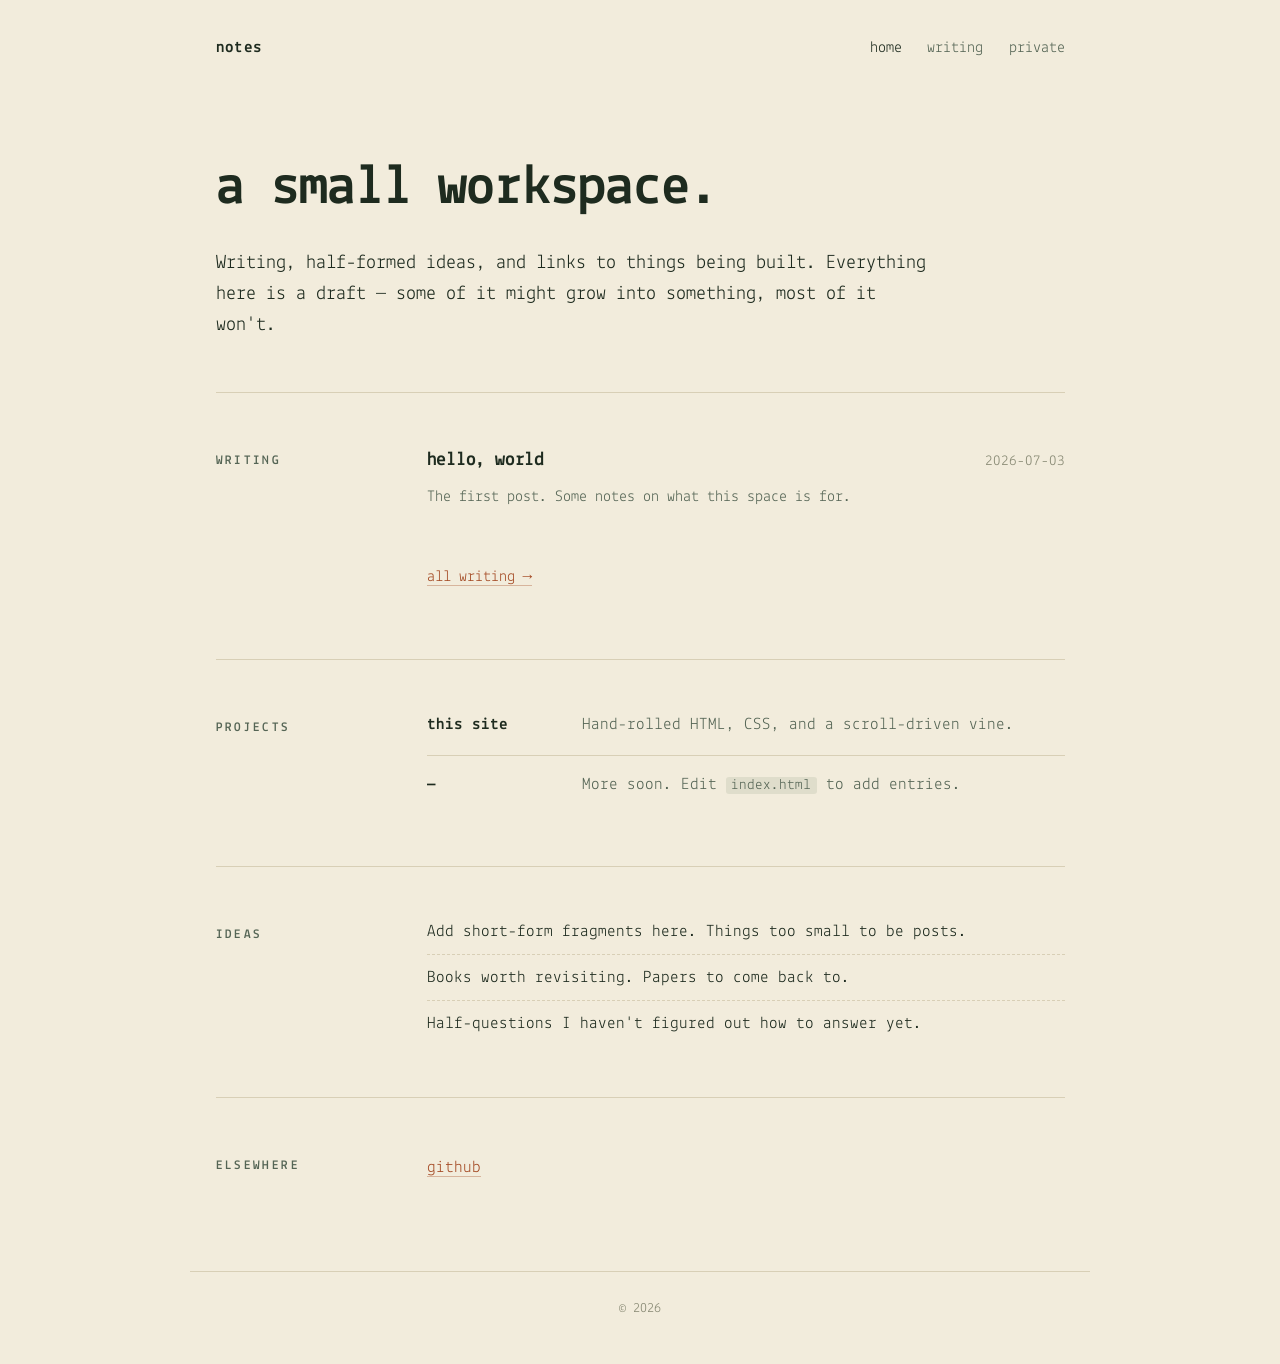
==== index.html @ 3e34bcd5 "Anonymous creative space with green/earthy palette, Lekton, and scroll vines" ====
<!DOCTYPE html>
<html lang="en">
<head>
  <meta charset="UTF-8" />
  <meta name="viewport" content="width=device-width, initial-scale=1.0" />
  <title>notes</title>
  <meta name="description" content="A creative space for writing, ideas, and things being built." />
  <link rel="preconnect" href="https://fonts.googleapis.com" />
  <link rel="preconnect" href="https://fonts.gstatic.com" crossorigin />
  <link href="https://fonts.googleapis.com/css2?family=Lekton:ital,wght@0,400;0,700;1,400&display=swap" rel="stylesheet" />
  <link rel="stylesheet" href="css/style.css" />
</head>
<body>
  <div class="vines" aria-hidden="true">
    <svg class="vine vine-left" viewBox="0 0 100 5000" preserveAspectRatio="xMidYMin slice">
      <path class="vine-path" d="M 60 0 Q 20 200 60 400 T 60 800 T 60 1200 T 60 1600 T 60 2000 T 60 2400 T 60 2800 T 60 3200 T 60 3600 T 60 4000 T 60 4400 T 60 4800" />
      <g class="leaves">
        <path class="leaf" data-threshold="0.05" transform="translate(30 400) rotate(-30)" d="M 0 0 Q 12 -4 14 -14 Q 4 -18 0 0 Z" />
        <path class="leaf" data-threshold="0.14" transform="translate(85 800) rotate(35)"  d="M 0 0 Q 12 -4 14 -14 Q 4 -18 0 0 Z" />
        <path class="leaf" data-threshold="0.24" transform="translate(30 1200) rotate(-30)" d="M 0 0 Q 12 -4 14 -14 Q 4 -18 0 0 Z" />
        <path class="leaf" data-threshold="0.34" transform="translate(85 1600) rotate(35)"  d="M 0 0 Q 12 -4 14 -14 Q 4 -18 0 0 Z" />
        <path class="leaf" data-threshold="0.44" transform="translate(30 2000) rotate(-30)" d="M 0 0 Q 12 -4 14 -14 Q 4 -18 0 0 Z" />
        <path class="leaf" data-threshold="0.54" transform="translate(85 2400) rotate(35)"  d="M 0 0 Q 12 -4 14 -14 Q 4 -18 0 0 Z" />
        <path class="leaf" data-threshold="0.64" transform="translate(30 2800) rotate(-30)" d="M 0 0 Q 12 -4 14 -14 Q 4 -18 0 0 Z" />
        <path class="leaf" data-threshold="0.74" transform="translate(85 3200) rotate(35)"  d="M 0 0 Q 12 -4 14 -14 Q 4 -18 0 0 Z" />
        <path class="leaf" data-threshold="0.84" transform="translate(30 3600) rotate(-30)" d="M 0 0 Q 12 -4 14 -14 Q 4 -18 0 0 Z" />
        <path class="leaf" data-threshold="0.94" transform="translate(85 4000) rotate(35)"  d="M 0 0 Q 12 -4 14 -14 Q 4 -18 0 0 Z" />
      </g>
    </svg>
    <svg class="vine vine-right" viewBox="0 0 100 5000" preserveAspectRatio="xMidYMin slice">
      <path class="vine-path" d="M 40 0 Q 80 200 40 400 T 40 800 T 40 1200 T 40 1600 T 40 2000 T 40 2400 T 40 2800 T 40 3200 T 40 3600 T 40 4000 T 40 4400 T 40 4800" />
      <g class="leaves">
        <path class="leaf" data-threshold="0.09" transform="translate(70 400) rotate(30)"   d="M 0 0 Q -12 -4 -14 -14 Q -4 -18 0 0 Z" />
        <path class="leaf" data-threshold="0.19" transform="translate(15 800) rotate(-35)"  d="M 0 0 Q -12 -4 -14 -14 Q -4 -18 0 0 Z" />
        <path class="leaf" data-threshold="0.29" transform="translate(70 1200) rotate(30)"  d="M 0 0 Q -12 -4 -14 -14 Q -4 -18 0 0 Z" />
        <path class="leaf" data-threshold="0.39" transform="translate(15 1600) rotate(-35)" d="M 0 0 Q -12 -4 -14 -14 Q -4 -18 0 0 Z" />
        <path class="leaf" data-threshold="0.49" transform="translate(70 2000) rotate(30)"  d="M 0 0 Q -12 -4 -14 -14 Q -4 -18 0 0 Z" />
        <path class="leaf" data-threshold="0.59" transform="translate(15 2400) rotate(-35)" d="M 0 0 Q -12 -4 -14 -14 Q -4 -18 0 0 Z" />
        <path class="leaf" data-threshold="0.69" transform="translate(70 2800) rotate(30)"  d="M 0 0 Q -12 -4 -14 -14 Q -4 -18 0 0 Z" />
        <path class="leaf" data-threshold="0.79" transform="translate(15 3200) rotate(-35)" d="M 0 0 Q -12 -4 -14 -14 Q -4 -18 0 0 Z" />
        <path class="leaf" data-threshold="0.89" transform="translate(70 3600) rotate(30)"  d="M 0 0 Q -12 -4 -14 -14 Q -4 -18 0 0 Z" />
        <path class="leaf" data-threshold="0.98" transform="translate(15 4000) rotate(-35)" d="M 0 0 Q -12 -4 -14 -14 Q -4 -18 0 0 Z" />
      </g>
    </svg>
  </div>

  <header class="site-header">
    <a href="index.html" class="logo">notes</a>
    <nav>
      <a href="index.html" class="active">home</a>
      <a href="blog.html">writing</a>
      <a href="private.html">private</a>
    </nav>
  </header>

  <main class="container">
    <section class="hero">
      <h1>a small workspace.</h1>
      <p class="lede">
        Writing, half-formed ideas, and links to things being built.
        Everything here is a draft &mdash; some of it might grow into
        something, most of it won't.
      </p>
    </section>

    <hr class="rule" />

    <section>
      <p class="section-label">Writing</p>
      <div>
        <ul class="post-list">
          <li>
            <a href="blog/hello-world.html">
              <span class="post-title">hello, world</span>
              <span class="post-date">2026-07-03</span>
            </a>
            <p class="post-excerpt">
              The first post. Some notes on what this space is for.
            </p>
          </li>
        </ul>
        <p class="more-link"><a href="blog.html">all writing &rarr;</a></p>
      </div>
    </section>

    <hr class="rule" />

    <section>
      <p class="section-label">Projects</p>
      <div>
        <ul class="project-list">
          <li>
            <span class="project-name">this site</span>
            <span class="project-desc">Hand-rolled HTML, CSS, and a scroll-driven vine.</span>
          </li>
          <li>
            <span class="project-name">&mdash;</span>
            <span class="project-desc">More soon. Edit <code>index.html</code> to add entries.</span>
          </li>
        </ul>
      </div>
    </section>

    <hr class="rule" />

    <section>
      <p class="section-label">Ideas</p>
      <div>
        <ul class="ideas-list">
          <li>Add short-form fragments here. Things too small to be posts.</li>
          <li>Books worth revisiting. Papers to come back to.</li>
          <li>Half-questions I haven't figured out how to answer yet.</li>
        </ul>
      </div>
    </section>

    <hr class="rule" />

    <section>
      <p class="section-label">Elsewhere</p>
      <div>
        <ul class="links">
          <li><a href="https://github.com/lej-ej">github</a></li>
        </ul>
      </div>
    </section>
  </main>

  <footer class="site-footer">
    <p>&copy; <span id="year"></span></p>
  </footer>

  <script src="js/main.js"></script>
  <script src="js/vines.js"></script>
</body>
</html>
---- css/style.css ----
:root {
  --bg: #f2ecdc;
  --ink: #1e2b1f;
  --muted: #556555;
  --faint: #8a8b76;
  --rule: #d8cfb6;
  --accent: #a44a24;
  --vine: #3f5a37;
  --leaf: #4a7040;
  --content-width: 900px;
  --label-width: 160px;
  --gutter: 3rem;
}

* {
  box-sizing: border-box;
  margin: 0;
  padding: 0;
}

html {
  font-size: 17px;
  -webkit-font-smoothing: antialiased;
  -moz-osx-font-smoothing: grayscale;
}

body {
  background: var(--bg);
  color: var(--ink);
  font-family: 'Lekton', 'JetBrains Mono', 'IBM Plex Mono', ui-monospace, monospace;
  line-height: 1.65;
  min-height: 100vh;
  display: flex;
  flex-direction: column;
  position: relative;
  overflow-x: hidden;
}

h1, h2, h3 {
  font-family: 'Lekton', 'JetBrains Mono', 'IBM Plex Mono', ui-monospace, monospace;
  font-weight: 700;
  line-height: 1.15;
  letter-spacing: -0.01em;
  color: var(--ink);
}

h1 { font-size: 3rem; margin-bottom: 1.2rem; }
h2 { font-size: 1.4rem; margin: 2rem 0 0.6rem; }
h3 { font-size: 1.1rem; margin: 1.4rem 0 0.4rem; }

p { margin-bottom: 1rem; }

a {
  color: var(--accent);
  text-decoration: none;
  border-bottom: 1px solid rgba(164, 74, 36, 0.35);
  transition: border-color 0.15s ease, color 0.15s ease;
}

a:hover {
  border-bottom-color: var(--accent);
  color: var(--ink);
}

em { font-style: italic; }
code {
  font-family: inherit;
  background: rgba(63, 90, 55, 0.1);
  padding: 0.05em 0.35em;
  border-radius: 3px;
  font-size: 0.92em;
}

hr.rule {
  border: none;
  border-top: 1px solid var(--rule);
  margin: 3rem 0;
}

/* ── vines ─────────────────────────────────────────── */
.vines {
  position: absolute;
  top: 0;
  left: 0;
  right: 0;
  height: 100%;
  pointer-events: none;
  z-index: 0;
  overflow: hidden;
}

.vine {
  position: absolute;
  top: 0;
  height: 100%;
  width: 100px;
}

.vine-left { left: max(1rem, calc((100vw - var(--content-width)) / 2 - 110px)); }
.vine-right { right: max(1rem, calc((100vw - var(--content-width)) / 2 - 110px)); }

.vine-path {
  fill: none;
  stroke: var(--vine);
  stroke-width: 1.5;
  stroke-linecap: round;
  opacity: 0.7;
}

.leaf {
  fill: var(--leaf);
  opacity: 0;
  transform-box: fill-box;
  transform-origin: center;
  transition: opacity 0.6s ease-out, transform 0.6s ease-out;
}

.leaf.visible {
  opacity: 0.75;
}

/* ── header ────────────────────────────────────────── */
.site-header {
  max-width: var(--content-width);
  margin: 0 auto;
  padding: 2rem 1.5rem 1.5rem;
  display: flex;
  justify-content: space-between;
  align-items: baseline;
  flex-wrap: wrap;
  gap: 1rem;
  width: 100%;
  position: relative;
  z-index: 2;
}

.logo {
  font-size: 1rem;
  font-weight: 700;
  color: var(--ink);
  border-bottom: none;
  letter-spacing: 0.02em;
}

.logo:hover { border-bottom: none; color: var(--accent); }

.site-header nav {
  display: flex;
  gap: 1.5rem;
}

.site-header nav a {
  color: var(--muted);
  font-size: 0.95rem;
  border-bottom: none;
}

.site-header nav a.active,
.site-header nav a:hover {
  color: var(--ink);
  border-bottom: none;
}

/* ── container / layout ────────────────────────────── */
.container {
  max-width: var(--content-width);
  margin: 0 auto;
  padding: 2rem 1.5rem 5rem;
  width: 100%;
  flex: 1;
  position: relative;
  z-index: 1;
}

.hero {
  margin: 2rem 0 1rem;
}

.hero h1 {
  font-size: 3.4rem;
  margin-bottom: 1.5rem;
  letter-spacing: -0.02em;
}

.lede {
  font-size: 1.15rem;
  line-height: 1.6;
  color: var(--ink);
  margin-bottom: 1.15rem;
  max-width: 42rem;
}

/* Two-column desktop layout: section-label sits left of content */
@media (min-width: 820px) {
  main.container > section:not(.hero):not(.gate) {
    display: grid;
    grid-template-columns: var(--label-width) 1fr;
    gap: var(--gutter);
    align-items: start;
  }

  main.container > section:not(.hero):not(.gate) > .section-label {
    grid-column: 1;
    margin: 0;
    padding-top: 0.35rem;
    position: sticky;
    top: 1.5rem;
  }

  main.container > section:not(.hero):not(.gate) > *:not(.section-label) {
    grid-column: 2;
    min-width: 0;
  }
}

.section-label {
  font-size: 0.78rem;
  font-weight: 700;
  letter-spacing: 0.18em;
  text-transform: uppercase;
  color: var(--muted);
  margin-bottom: 1.25rem;
}

/* ── content elements ──────────────────────────────── */
.now-list,
.links,
.ideas-list,
.project-list {
  list-style: none;
}

.ideas-list li {
  padding: 0.5rem 0;
  color: var(--ink);
  border-top: 1px dashed var(--rule);
}

.ideas-list li:first-child { border-top: none; padding-top: 0; }

.project-list li {
  padding: 0.9rem 0;
  border-top: 1px solid var(--rule);
  display: flex;
  gap: 1.5rem;
  align-items: baseline;
}

.project-list li:first-child { border-top: none; padding-top: 0; }

.project-name {
  font-weight: 700;
  color: var(--ink);
  min-width: 130px;
}

.project-desc {
  color: var(--muted);
  font-size: 0.98rem;
}

.links li { padding: 0.25rem 0; }

.more-link {
  margin-top: 1rem;
  font-size: 0.95rem;
}

/* ── blog list ─────────────────────────────────────── */
.post-list {
  list-style: none;
}

.post-list li {
  padding: 1.2rem 0;
  border-top: 1px solid var(--rule);
}

.post-list li:first-child { border-top: none; padding-top: 0; }
.post-list li:last-child { border-bottom: none; }

.post-list a {
  display: flex;
  justify-content: space-between;
  align-items: baseline;
  gap: 1rem;
  border-bottom: none;
  color: var(--ink);
}

.post-list a:hover .post-title { color: var(--accent); }

.post-title {
  font-size: 1.2rem;
  font-weight: 700;
  letter-spacing: -0.01em;
  transition: color 0.15s ease;
}

.post-date {
  color: var(--faint);
  font-size: 0.9rem;
  font-variant-numeric: tabular-nums;
  white-space: nowrap;
}

.post-excerpt {
  color: var(--muted);
  margin-top: 0.4rem;
  font-size: 0.95rem;
  line-height: 1.55;
}

/* ── post page ─────────────────────────────────────── */
.post .back {
  margin-bottom: 2rem;
  font-size: 0.9rem;
}

.post-header {
  margin-bottom: 2rem;
}

.post-meta {
  color: var(--faint);
  font-size: 0.9rem;
  font-variant-numeric: tabular-nums;
}

.post article ul { margin: 0 0 1rem 1.5rem; }
.post article li { margin-bottom: 0.3rem; }

/* ── private gate ──────────────────────────────────── */
.gate {
  max-width: 380px;
  margin: 3rem auto;
  text-align: center;
}

.gate h1 { font-size: 2.2rem; margin-bottom: 0.5rem; }

.gate-form {
  margin: 2rem 0 1.5rem;
  display: flex;
  flex-direction: column;
  gap: 0.75rem;
}

.gate-form label {
  text-align: left;
  font-size: 0.9rem;
  color: var(--muted);
}

.gate-form input {
  padding: 0.7rem 0.9rem;
  border: 1px solid var(--rule);
  border-radius: 4px;
  font-size: 1rem;
  font-family: inherit;
  background: #fbf7ea;
  color: var(--ink);
}

.gate-form input:focus {
  outline: none;
  border-color: var(--vine);
}

.gate-form button,
.lock-btn {
  padding: 0.7rem 1rem;
  background: var(--ink);
  color: var(--bg);
  border: none;
  border-radius: 4px;
  font-size: 0.95rem;
  font-family: inherit;
  cursor: pointer;
  transition: opacity 0.15s ease;
}

.gate-form button:hover,
.lock-btn:hover { opacity: 0.85; }

.lock-btn {
  background: transparent;
  color: var(--muted);
  border: 1px solid var(--rule);
  margin-top: 2rem;
}

.gate-error {
  color: #b23a3a;
  font-size: 0.9rem;
}

.note {
  font-size: 0.85rem;
  color: var(--muted);
  margin-top: 1rem;
}

/* ── footer ────────────────────────────────────────── */
.site-footer {
  max-width: var(--content-width);
  margin: 0 auto;
  padding: 1.5rem;
  width: 100%;
  border-top: 1px solid var(--rule);
  color: var(--faint);
  font-size: 0.85rem;
  text-align: center;
  position: relative;
  z-index: 1;
}

/* ── narrow screens: hide vines, single-column ─────── */
@media (max-width: 819px) {
  .vines { display: none; }
  html { font-size: 16px; }
  .hero h1 { font-size: 2.2rem; }
  h1 { font-size: 2.2rem; }
  .container { padding-top: 1.5rem; }
  .post-list a { flex-direction: column; gap: 0.2rem; }
  .project-list li { flex-direction: column; gap: 0.2rem; }
  .project-name { min-width: 0; }
}
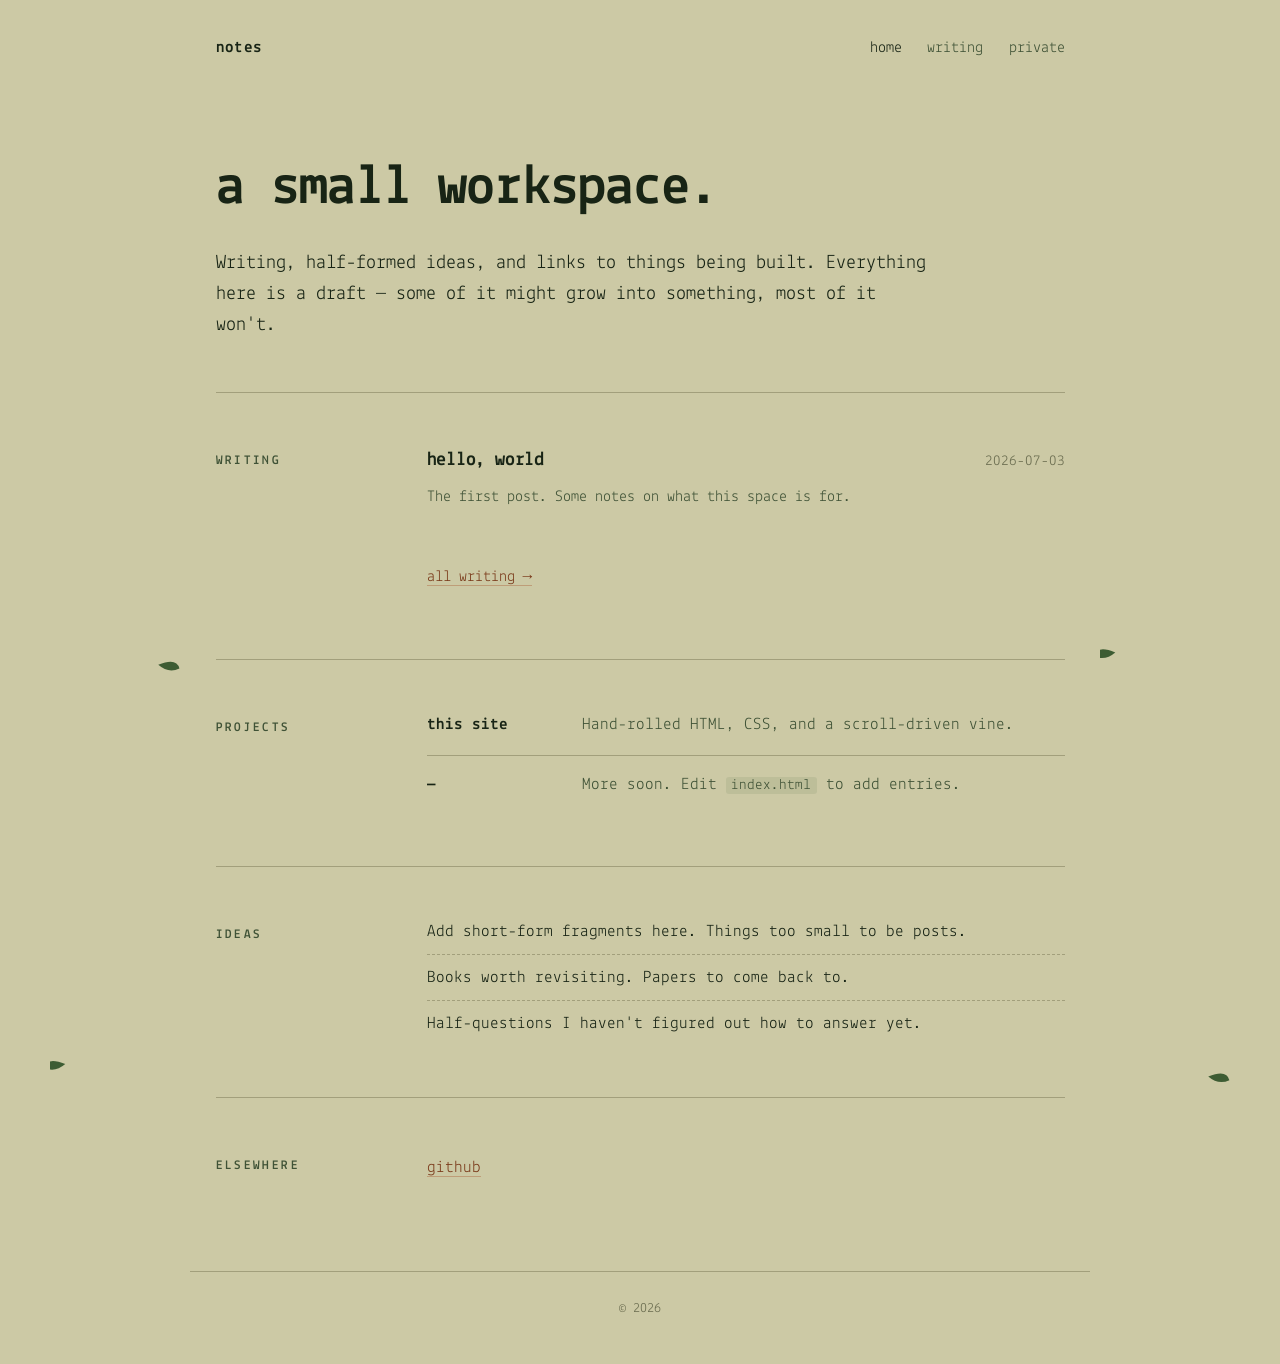
==== commit 5860d957: "Deeper earthy palette, thicker vines with 12 branches per side that draw on scroll" ====
--- a/index.html
+++ b/index.html
@@ -12,35 +12,13 @@
 </head>
 <body>
   <div class="vines" aria-hidden="true">
-    <svg class="vine vine-left" viewBox="0 0 100 5000" preserveAspectRatio="xMidYMin slice">
-      <path class="vine-path" d="M 60 0 Q 20 200 60 400 T 60 800 T 60 1200 T 60 1600 T 60 2000 T 60 2400 T 60 2800 T 60 3200 T 60 3600 T 60 4000 T 60 4400 T 60 4800" />
-      <g class="leaves">
-        <path class="leaf" data-threshold="0.05" transform="translate(30 400) rotate(-30)" d="M 0 0 Q 12 -4 14 -14 Q 4 -18 0 0 Z" />
-        <path class="leaf" data-threshold="0.14" transform="translate(85 800) rotate(35)"  d="M 0 0 Q 12 -4 14 -14 Q 4 -18 0 0 Z" />
-        <path class="leaf" data-threshold="0.24" transform="translate(30 1200) rotate(-30)" d="M 0 0 Q 12 -4 14 -14 Q 4 -18 0 0 Z" />
-        <path class="leaf" data-threshold="0.34" transform="translate(85 1600) rotate(35)"  d="M 0 0 Q 12 -4 14 -14 Q 4 -18 0 0 Z" />
-        <path class="leaf" data-threshold="0.44" transform="translate(30 2000) rotate(-30)" d="M 0 0 Q 12 -4 14 -14 Q 4 -18 0 0 Z" />
-        <path class="leaf" data-threshold="0.54" transform="translate(85 2400) rotate(35)"  d="M 0 0 Q 12 -4 14 -14 Q 4 -18 0 0 Z" />
-        <path class="leaf" data-threshold="0.64" transform="translate(30 2800) rotate(-30)" d="M 0 0 Q 12 -4 14 -14 Q 4 -18 0 0 Z" />
-        <path class="leaf" data-threshold="0.74" transform="translate(85 3200) rotate(35)"  d="M 0 0 Q 12 -4 14 -14 Q 4 -18 0 0 Z" />
-        <path class="leaf" data-threshold="0.84" transform="translate(30 3600) rotate(-30)" d="M 0 0 Q 12 -4 14 -14 Q 4 -18 0 0 Z" />
-        <path class="leaf" data-threshold="0.94" transform="translate(85 4000) rotate(35)"  d="M 0 0 Q 12 -4 14 -14 Q 4 -18 0 0 Z" />
-      </g>
+    <svg class="vine vine-left" viewBox="0 0 120 5000" preserveAspectRatio="xMidYMin slice">
+      <path class="vine-main" d="M 60 0 Q 20 200 60 400 T 60 800 T 60 1200 T 60 1600 T 60 2000 T 60 2400 T 60 2800 T 60 3200 T 60 3600 T 60 4000 T 60 4400 T 60 4800" />
+      <g class="branches"></g>
     </svg>
-    <svg class="vine vine-right" viewBox="0 0 100 5000" preserveAspectRatio="xMidYMin slice">
-      <path class="vine-path" d="M 40 0 Q 80 200 40 400 T 40 800 T 40 1200 T 40 1600 T 40 2000 T 40 2400 T 40 2800 T 40 3200 T 40 3600 T 40 4000 T 40 4400 T 40 4800" />
-      <g class="leaves">
-        <path class="leaf" data-threshold="0.09" transform="translate(70 400) rotate(30)"   d="M 0 0 Q -12 -4 -14 -14 Q -4 -18 0 0 Z" />
-        <path class="leaf" data-threshold="0.19" transform="translate(15 800) rotate(-35)"  d="M 0 0 Q -12 -4 -14 -14 Q -4 -18 0 0 Z" />
-        <path class="leaf" data-threshold="0.29" transform="translate(70 1200) rotate(30)"  d="M 0 0 Q -12 -4 -14 -14 Q -4 -18 0 0 Z" />
-        <path class="leaf" data-threshold="0.39" transform="translate(15 1600) rotate(-35)" d="M 0 0 Q -12 -4 -14 -14 Q -4 -18 0 0 Z" />
-        <path class="leaf" data-threshold="0.49" transform="translate(70 2000) rotate(30)"  d="M 0 0 Q -12 -4 -14 -14 Q -4 -18 0 0 Z" />
-        <path class="leaf" data-threshold="0.59" transform="translate(15 2400) rotate(-35)" d="M 0 0 Q -12 -4 -14 -14 Q -4 -18 0 0 Z" />
-        <path class="leaf" data-threshold="0.69" transform="translate(70 2800) rotate(30)"  d="M 0 0 Q -12 -4 -14 -14 Q -4 -18 0 0 Z" />
-        <path class="leaf" data-threshold="0.79" transform="translate(15 3200) rotate(-35)" d="M 0 0 Q -12 -4 -14 -14 Q -4 -18 0 0 Z" />
-        <path class="leaf" data-threshold="0.89" transform="translate(70 3600) rotate(30)"  d="M 0 0 Q -12 -4 -14 -14 Q -4 -18 0 0 Z" />
-        <path class="leaf" data-threshold="0.98" transform="translate(15 4000) rotate(-35)" d="M 0 0 Q -12 -4 -14 -14 Q -4 -18 0 0 Z" />
-      </g>
+    <svg class="vine vine-right" viewBox="0 0 120 5000" preserveAspectRatio="xMidYMin slice">
+      <path class="vine-main" d="M 60 0 Q 100 200 60 400 T 60 800 T 60 1200 T 60 1600 T 60 2000 T 60 2400 T 60 2800 T 60 3200 T 60 3600 T 60 4000 T 60 4400 T 60 4800" />
+      <g class="branches"></g>
     </svg>
   </div>
 
--- a/css/style.css
+++ b/css/style.css
@@ -1,12 +1,12 @@
 :root {
-  --bg: #f2ecdc;
-  --ink: #1e2b1f;
-  --muted: #556555;
-  --faint: #8a8b76;
-  --rule: #d8cfb6;
-  --accent: #a44a24;
-  --vine: #3f5a37;
-  --leaf: #4a7040;
+  --bg: #ccc9a5;
+  --ink: #182415;
+  --muted: #3f5236;
+  --faint: #6d6f52;
+  --rule: #a29f7c;
+  --accent: #7a3a1a;
+  --vine: #253a20;
+  --leaf: #3d5c33;
   --content-width: 900px;
   --label-width: 160px;
   --gutter: 3rem;
@@ -93,30 +93,45 @@
   position: absolute;
   top: 0;
   height: 100%;
-  width: 100px;
-}
-
-.vine-left { left: max(1rem, calc((100vw - var(--content-width)) / 2 - 110px)); }
-.vine-right { right: max(1rem, calc((100vw - var(--content-width)) / 2 - 110px)); }
-
-.vine-path {
+  width: 130px;
+}
+
+.vine-left  { left:  max(1rem, calc((100vw - var(--content-width)) / 2 - 140px)); }
+.vine-right { right: max(1rem, calc((100vw - var(--content-width)) / 2 - 140px)); }
+
+.vine-main {
   fill: none;
   stroke: var(--vine);
-  stroke-width: 1.5;
+  stroke-width: 2.6;
   stroke-linecap: round;
-  opacity: 0.7;
-}
-
-.leaf {
+  opacity: 0.92;
+}
+
+.branch-path {
+  fill: none;
+  stroke: var(--vine);
+  stroke-width: 1.9;
+  stroke-linecap: round;
+  opacity: 0;
+  stroke-dashoffset: var(--length, 100);
+  transition: opacity 0.2s ease, stroke-dashoffset 0.9s ease-out;
+}
+
+.branch-leaf {
   fill: var(--leaf);
   opacity: 0;
   transform-box: fill-box;
-  transform-origin: center;
-  transition: opacity 0.6s ease-out, transform 0.6s ease-out;
-}
-
-.leaf.visible {
-  opacity: 0.75;
+  transform-origin: 0 0;
+  transition: opacity 0.6s ease 0.35s;
+}
+
+.branch.visible .branch-path {
+  opacity: 0.9;
+  stroke-dashoffset: 0;
+}
+
+.branch.visible .branch-leaf {
+  opacity: 0.95;
 }
 
 /* ── header ────────────────────────────────────────── */
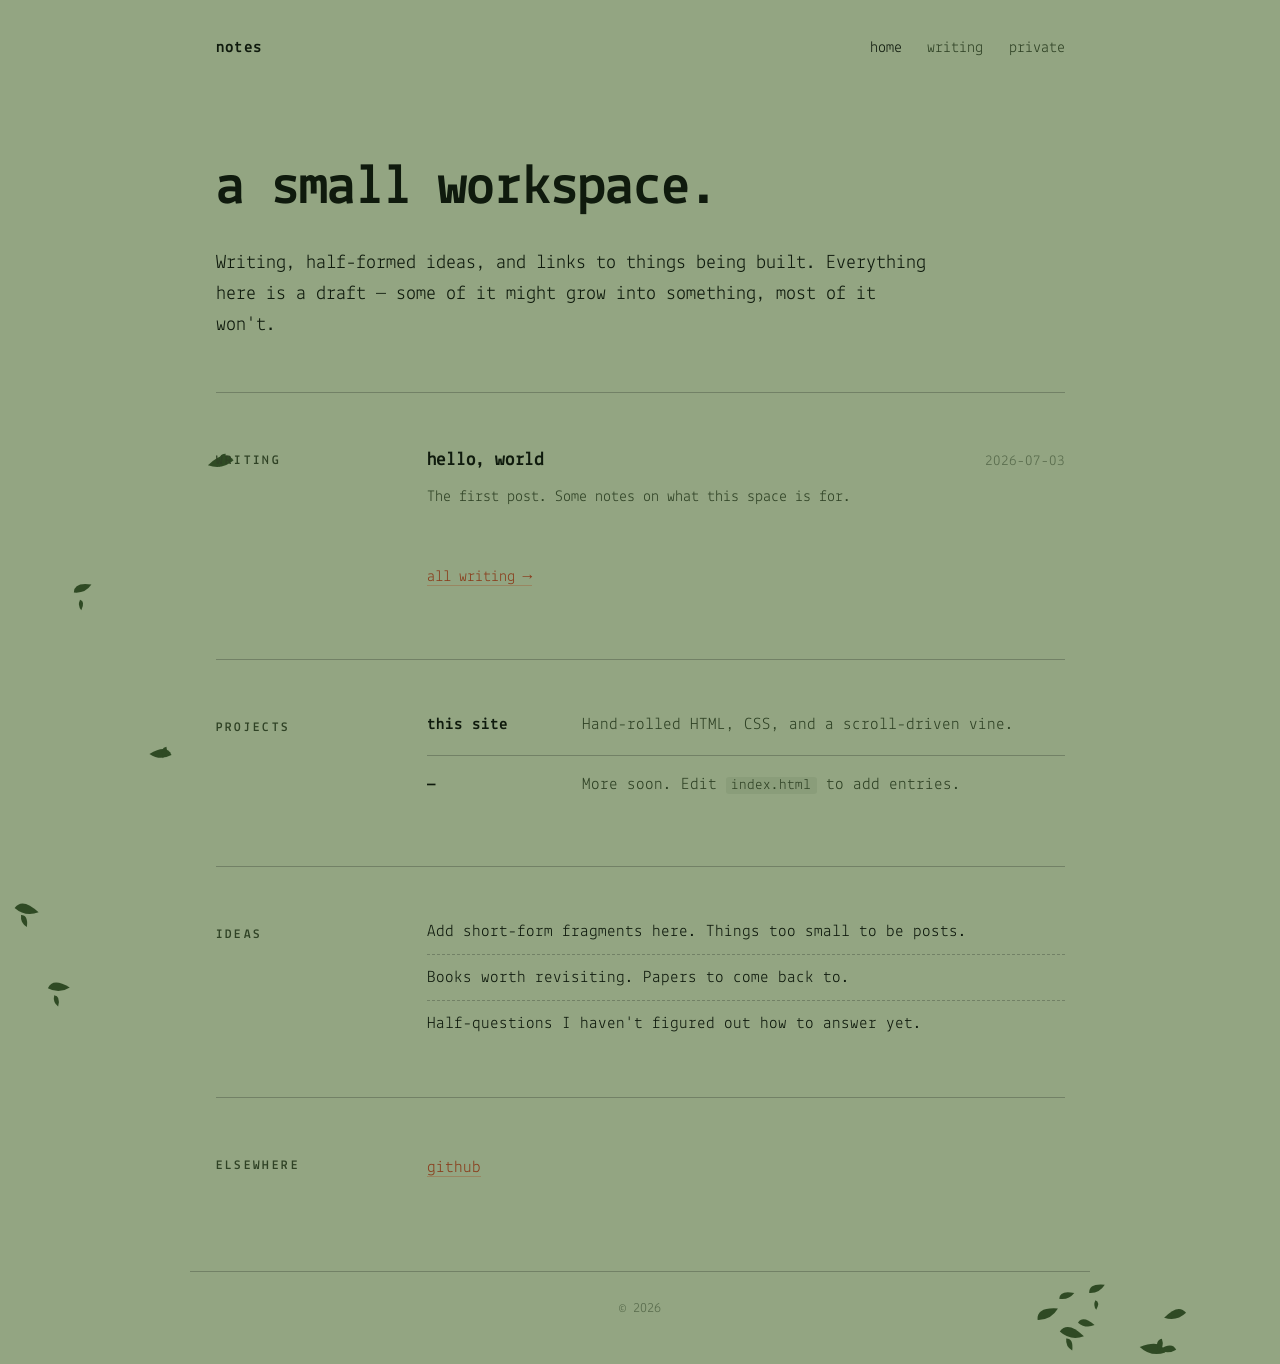
==== commit c41dff72: "Fix branch clipping with dynamic viewBox, forest-green palette, wilder branches" ====
--- a/index.html
+++ b/index.html
@@ -12,12 +12,12 @@
 </head>
 <body>
   <div class="vines" aria-hidden="true">
-    <svg class="vine vine-left" viewBox="0 0 120 5000" preserveAspectRatio="xMidYMin slice">
-      <path class="vine-main" d="M 60 0 Q 20 200 60 400 T 60 800 T 60 1200 T 60 1600 T 60 2000 T 60 2400 T 60 2800 T 60 3200 T 60 3600 T 60 4000 T 60 4400 T 60 4800" />
+    <svg class="vine vine-left" preserveAspectRatio="none">
+      <path class="vine-main" />
       <g class="branches"></g>
     </svg>
-    <svg class="vine vine-right" viewBox="0 0 120 5000" preserveAspectRatio="xMidYMin slice">
-      <path class="vine-main" d="M 60 0 Q 100 200 60 400 T 60 800 T 60 1200 T 60 1600 T 60 2000 T 60 2400 T 60 2800 T 60 3200 T 60 3600 T 60 4000 T 60 4400 T 60 4800" />
+    <svg class="vine vine-right" preserveAspectRatio="none">
+      <path class="vine-main" />
       <g class="branches"></g>
     </svg>
   </div>
--- a/css/style.css
+++ b/css/style.css
@@ -1,12 +1,12 @@
 :root {
-  --bg: #ccc9a5;
-  --ink: #182415;
-  --muted: #3f5236;
-  --faint: #6d6f52;
-  --rule: #a29f7c;
-  --accent: #7a3a1a;
-  --vine: #253a20;
-  --leaf: #3d5c33;
+  --bg: #93a582;
+  --ink: #0f1a0d;
+  --muted: #2f4225;
+  --faint: #5a6d4e;
+  --rule: #728166;
+  --accent: #8a3d1c;
+  --vine: #14200f;
+  --leaf: #2f4a24;
   --content-width: 900px;
   --label-width: 160px;
   --gutter: 3rem;
@@ -92,12 +92,12 @@
 .vine {
   position: absolute;
   top: 0;
-  height: 100%;
-  width: 130px;
-}
-
-.vine-left  { left:  max(1rem, calc((100vw - var(--content-width)) / 2 - 140px)); }
-.vine-right { right: max(1rem, calc((100vw - var(--content-width)) / 2 - 140px)); }
+  width: 110px;
+  overflow: visible;
+}
+
+.vine-left  { left:  max(1rem, calc((100vw - var(--content-width)) / 2 - 120px)); }
+.vine-right { right: max(1rem, calc((100vw - var(--content-width)) / 2 - 120px)); }
 
 .vine-main {
   fill: none;
@@ -430,9 +430,13 @@
   z-index: 1;
 }
 
-/* ── narrow screens: hide vines, single-column ─────── */
+/* ── smaller desktop: hide vines to avoid content overlap ─── */
+@media (max-width: 1049px) {
+  .vines { display: none; }
+}
+
+/* ── narrow screens: single-column ─────────────────── */
 @media (max-width: 819px) {
-  .vines { display: none; }
   html { font-size: 16px; }
   .hero h1 { font-size: 2.2rem; }
   h1 { font-size: 2.2rem; }
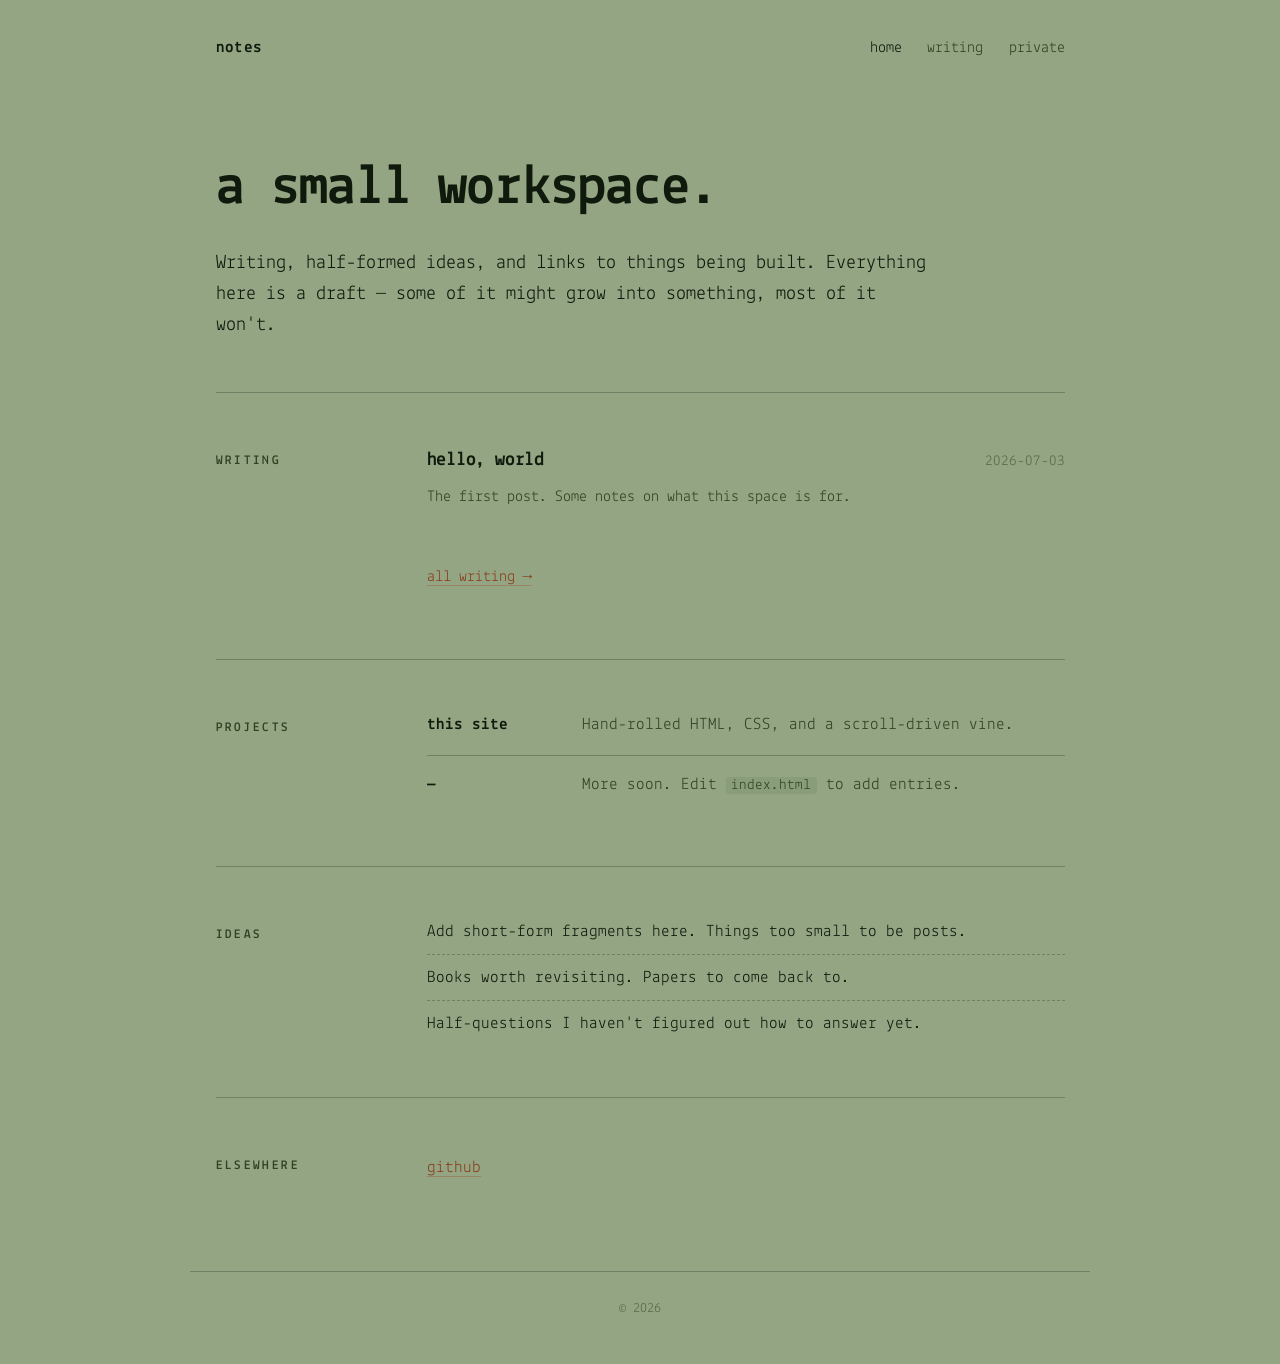
==== commit 4f5e34c0: "Rewrite vines as ornamental illuminated-manuscript design: tendrils, flowers, pollen" ====
--- a/index.html
+++ b/index.html
@@ -11,16 +11,8 @@
   <link rel="stylesheet" href="css/style.css" />
 </head>
 <body>
-  <div class="vines" aria-hidden="true">
-    <svg class="vine vine-left" preserveAspectRatio="none">
-      <path class="vine-main" />
-      <g class="branches"></g>
-    </svg>
-    <svg class="vine vine-right" preserveAspectRatio="none">
-      <path class="vine-main" />
-      <g class="branches"></g>
-    </svg>
-  </div>
+  <div class="vine vine-left" aria-hidden="true"></div>
+  <div class="vine vine-right" aria-hidden="true"></div>
 
   <header class="site-header">
     <a href="index.html" class="logo">notes</a>
--- a/css/style.css
+++ b/css/style.css
@@ -77,61 +77,83 @@
   margin: 3rem 0;
 }
 
-/* ── vines ─────────────────────────────────────────── */
-.vines {
-  position: absolute;
+/* ── vines: fixed, ornamental, scroll-driven ───────── */
+.vine {
+  position: fixed;
   top: 0;
-  left: 0;
-  right: 0;
+  width: 240px;
+  height: 100vh;
+  pointer-events: none;
+  z-index: 3;
+  overflow: visible;
+}
+
+.vine-left  { left: -60px; }
+.vine-right { right: -60px; transform: scaleX(-1); }
+
+.vine svg {
+  width: 100%;
   height: 100%;
-  pointer-events: none;
-  z-index: 0;
-  overflow: hidden;
-}
-
-.vine {
-  position: absolute;
-  top: 0;
-  width: 110px;
   overflow: visible;
-}
-
-.vine-left  { left:  max(1rem, calc((100vw - var(--content-width)) / 2 - 120px)); }
-.vine-right { right: max(1rem, calc((100vw - var(--content-width)) / 2 - 120px)); }
-
-.vine-main {
+  display: block;
+}
+
+.main-vine {
   fill: none;
-  stroke: var(--vine);
-  stroke-width: 2.6;
+  stroke: #1a3315;
+  stroke-width: 4;
   stroke-linecap: round;
-  opacity: 0.92;
-}
-
-.branch-path {
+  stroke-linejoin: round;
+}
+
+.tendril {
   fill: none;
-  stroke: var(--vine);
-  stroke-width: 1.9;
+  stroke: #2a4a24;
+  stroke-width: 2.2;
   stroke-linecap: round;
-  opacity: 0;
-  stroke-dashoffset: var(--length, 100);
-  transition: opacity 0.2s ease, stroke-dashoffset 0.9s ease-out;
-}
-
-.branch-leaf {
-  fill: var(--leaf);
+  stroke-linejoin: round;
+}
+
+.leaf {
+  fill: #4e8f48;
   opacity: 0;
   transform-box: fill-box;
-  transform-origin: 0 0;
-  transition: opacity 0.6s ease 0.35s;
-}
-
-.branch.visible .branch-path {
-  opacity: 0.9;
-  stroke-dashoffset: 0;
-}
-
-.branch.visible .branch-leaf {
-  opacity: 0.95;
+  transform-origin: center;
+  transition: opacity 0.5s ease;
+}
+
+.flower {
+  opacity: 0;
+  transform-box: fill-box;
+  transform-origin: center;
+  transition: opacity 0.6s ease;
+}
+
+.flower circle:nth-child(1) { fill: #f6b8d2; }
+.flower circle:nth-child(2) { fill: #c6b7ff; }
+.flower circle:nth-child(3) { fill: #ffe88b; }
+.flower circle:nth-child(4) { fill: #b7f0b5; }
+.flower circle:nth-child(5) { fill: #ffd0b4; }
+.flower circle:nth-child(6) { fill: #e8c7ff; }
+.flower .flower-center { fill: #ffd84a; }
+
+.pollen {
+  fill: #ffd84a;
+  opacity: 0;
+  filter: drop-shadow(0 0 4px rgba(255, 216, 74, 0.7));
+  transform-box: fill-box;
+  transform-origin: center;
+  transition: opacity 0.8s ease;
+}
+
+.pollen.revealed {
+  opacity: 0.85;
+  animation: pollen-drift 5s ease-in-out infinite alternate;
+}
+
+@keyframes pollen-drift {
+  from { translate: 0 8px; }
+  to   { translate: 0 -8px; }
 }
 
 /* ── header ────────────────────────────────────────── */
@@ -431,8 +453,8 @@
 }
 
 /* ── smaller desktop: hide vines to avoid content overlap ─── */
-@media (max-width: 1049px) {
-  .vines { display: none; }
+@media (max-width: 1149px) {
+  .vine { display: none; }
 }
 
 /* ── narrow screens: single-column ─────────────────── */
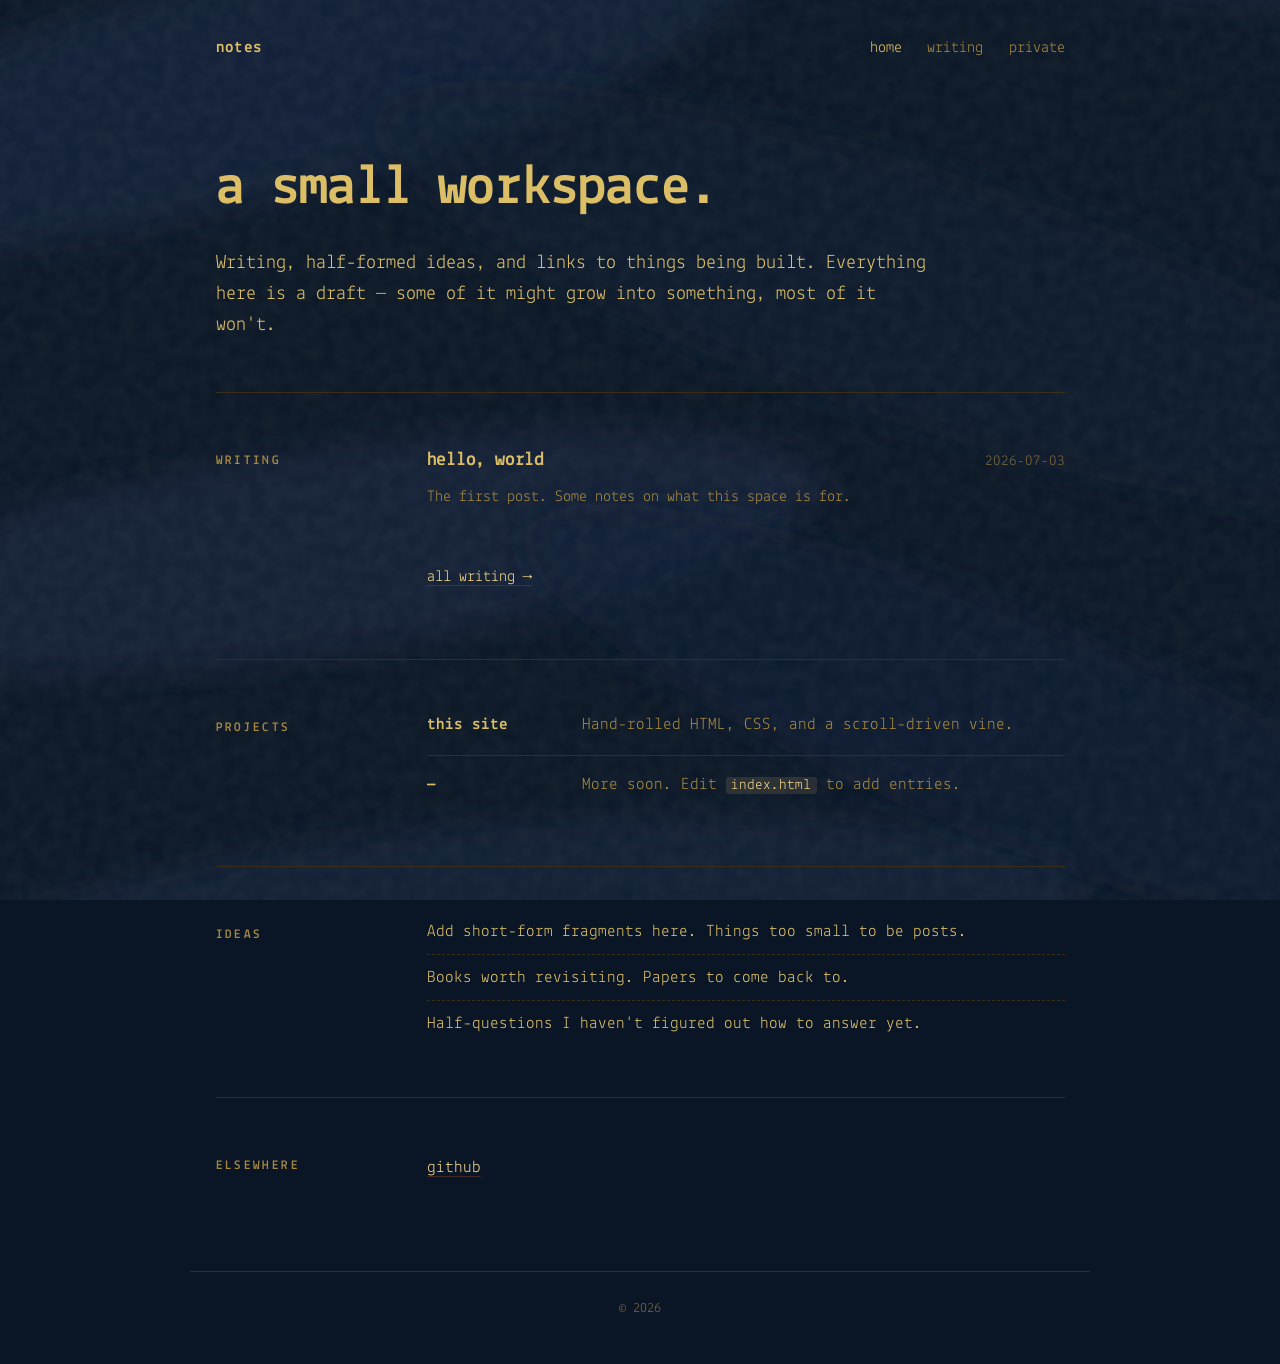
==== commit 9e5a2120: "Dark blue painterly background, gold text, gold brushstroke spiral" ====
--- a/index.html
+++ b/index.html
@@ -11,8 +11,8 @@
   <link rel="stylesheet" href="css/style.css" />
 </head>
 <body>
-  <div class="vine vine-left" aria-hidden="true"></div>
-  <div class="vine vine-right" aria-hidden="true"></div>
+  <div class="bg-texture" aria-hidden="true"></div>
+  <div class="spiral" aria-hidden="true"></div>
 
   <header class="site-header">
     <a href="index.html" class="logo">notes</a>
--- a/css/style.css
+++ b/css/style.css
@@ -1,12 +1,13 @@
 :root {
-  --bg: #93a582;
-  --ink: #0f1a0d;
-  --muted: #2f4225;
-  --faint: #5a6d4e;
-  --rule: #728166;
-  --accent: #8a3d1c;
-  --vine: #14200f;
-  --leaf: #2f4a24;
+  --bg: #0a1626;
+  --ink: #dcbe66;
+  --muted: #a68840;
+  --faint: #75623a;
+  --rule: #3a2e18;
+  --accent: #f4d689;
+  --gold-bright: #f4d689;
+  --gold-mid: #e5c76a;
+  --gold-deep: #b89a52;
   --content-width: 900px;
   --label-width: 160px;
   --gutter: 3rem;
@@ -25,7 +26,7 @@
 }
 
 body {
-  background: var(--bg);
+  background-color: var(--bg);
   color: var(--ink);
   font-family: 'Lekton', 'JetBrains Mono', 'IBM Plex Mono', ui-monospace, monospace;
   line-height: 1.65;
@@ -34,6 +35,23 @@
   flex-direction: column;
   position: relative;
   overflow-x: hidden;
+}
+
+/* ── painterly brushstroke background layer ────────── */
+.bg-texture {
+  position: fixed;
+  top: 0;
+  left: 0;
+  width: 100vw;
+  height: 100vh;
+  z-index: -1;
+  pointer-events: none;
+}
+
+.bg-texture svg {
+  width: 100%;
+  height: 100%;
+  display: block;
 }
 
 h1, h2, h3 {
@@ -65,10 +83,11 @@
 em { font-style: italic; }
 code {
   font-family: inherit;
-  background: rgba(63, 90, 55, 0.1);
+  background: rgba(244, 214, 137, 0.12);
   padding: 0.05em 0.35em;
   border-radius: 3px;
   font-size: 0.92em;
+  color: var(--gold-bright);
 }
 
 hr.rule {
@@ -77,83 +96,48 @@
   margin: 3rem 0;
 }
 
-/* ── vines: fixed, ornamental, scroll-driven ───────── */
-.vine {
+/* ── gold brushstroke spiral ───────────────────────── */
+.spiral {
   position: fixed;
   top: 0;
-  width: 240px;
+  left: -30px;
+  width: 220px;
   height: 100vh;
   pointer-events: none;
-  z-index: 3;
+  z-index: 0;
   overflow: visible;
 }
 
-.vine-left  { left: -60px; }
-.vine-right { right: -60px; transform: scaleX(-1); }
-
-.vine svg {
+.spiral svg {
   width: 100%;
   height: 100%;
   overflow: visible;
   display: block;
 }
 
-.main-vine {
+.spiral-under,
+.spiral-main,
+.spiral-highlight {
   fill: none;
-  stroke: #1a3315;
-  stroke-width: 4;
   stroke-linecap: round;
   stroke-linejoin: round;
 }
 
-.tendril {
-  fill: none;
-  stroke: #2a4a24;
-  stroke-width: 2.2;
-  stroke-linecap: round;
-  stroke-linejoin: round;
-}
-
-.leaf {
-  fill: #4e8f48;
-  opacity: 0;
-  transform-box: fill-box;
-  transform-origin: center;
-  transition: opacity 0.5s ease;
-}
-
-.flower {
-  opacity: 0;
-  transform-box: fill-box;
-  transform-origin: center;
-  transition: opacity 0.6s ease;
-}
-
-.flower circle:nth-child(1) { fill: #f6b8d2; }
-.flower circle:nth-child(2) { fill: #c6b7ff; }
-.flower circle:nth-child(3) { fill: #ffe88b; }
-.flower circle:nth-child(4) { fill: #b7f0b5; }
-.flower circle:nth-child(5) { fill: #ffd0b4; }
-.flower circle:nth-child(6) { fill: #e8c7ff; }
-.flower .flower-center { fill: #ffd84a; }
-
-.pollen {
-  fill: #ffd84a;
-  opacity: 0;
-  filter: drop-shadow(0 0 4px rgba(255, 216, 74, 0.7));
-  transform-box: fill-box;
-  transform-origin: center;
-  transition: opacity 0.8s ease;
-}
-
-.pollen.revealed {
-  opacity: 0.85;
-  animation: pollen-drift 5s ease-in-out infinite alternate;
-}
-
-@keyframes pollen-drift {
-  from { translate: 0 8px; }
-  to   { translate: 0 -8px; }
+.spiral-under {
+  stroke: var(--gold-deep);
+  stroke-width: 18;
+  opacity: 0.35;
+}
+
+.spiral-main {
+  stroke: url(#gold-grad);
+  stroke-width: 9;
+}
+
+.spiral-highlight {
+  stroke: var(--gold-bright);
+  stroke-width: 3.5;
+  opacity: 0.75;
 }
 
 /* ── header ────────────────────────────────────────── */
@@ -395,13 +379,13 @@
   border-radius: 4px;
   font-size: 1rem;
   font-family: inherit;
-  background: #fbf7ea;
+  background: rgba(244, 214, 137, 0.08);
   color: var(--ink);
 }
 
 .gate-form input:focus {
   outline: none;
-  border-color: var(--vine);
+  border-color: var(--accent);
 }
 
 .gate-form button,
@@ -452,9 +436,9 @@
   z-index: 1;
 }
 
-/* ── smaller desktop: hide vines to avoid content overlap ─── */
-@media (max-width: 1149px) {
-  .vine { display: none; }
+/* ── smaller desktop: hide spiral to avoid content overlap ─── */
+@media (max-width: 1249px) {
+  .spiral { display: none; }
 }
 
 /* ── narrow screens: single-column ─────────────────── */
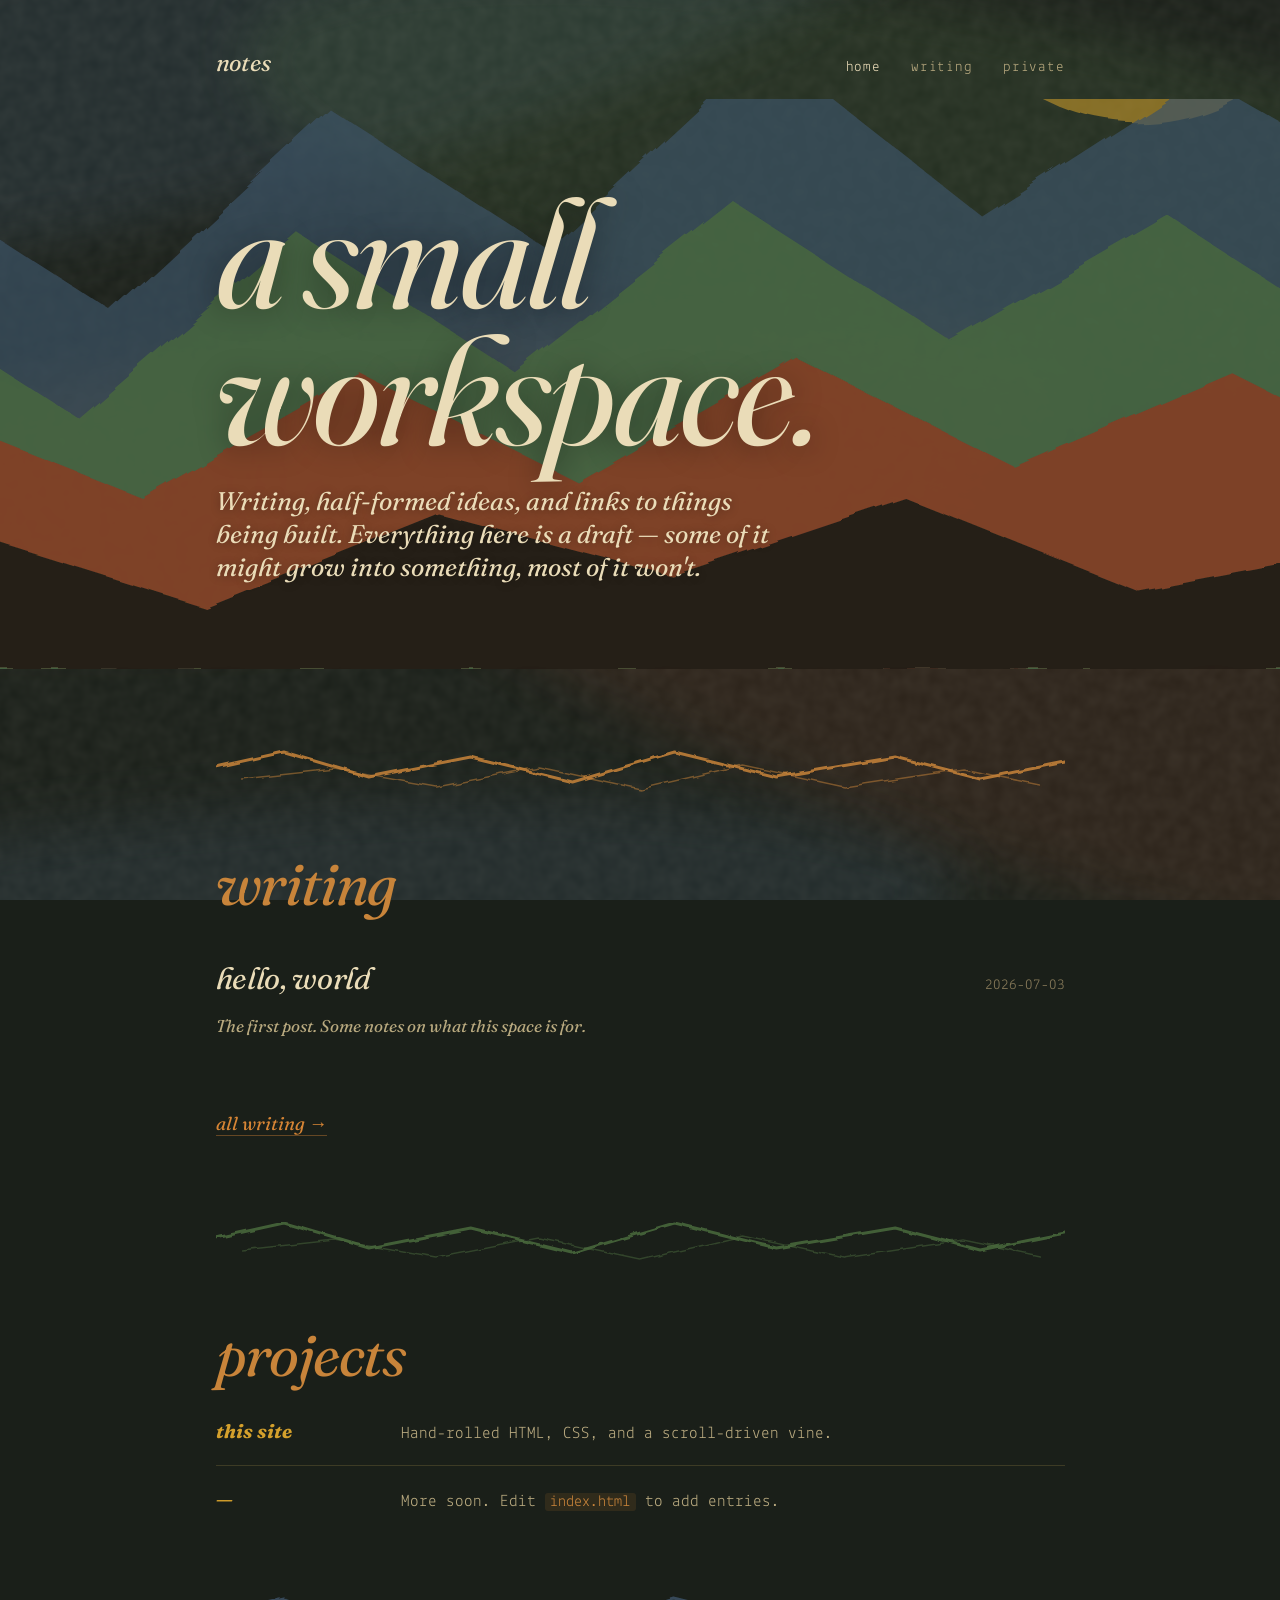
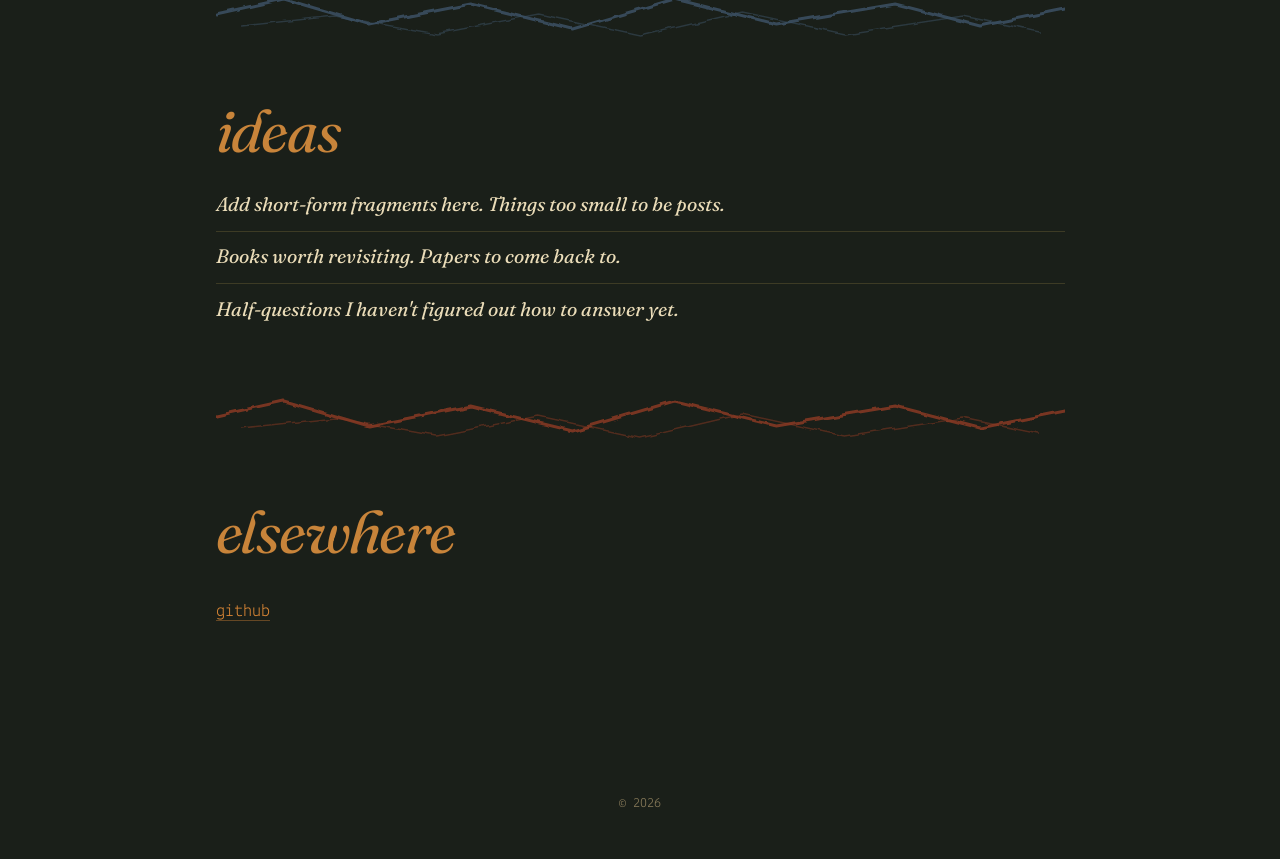
==== commit 955f3b0b: "Painterly abstract expressionist theme with angular mountains, Fraunces italic display" ====
--- a/index.html
+++ b/index.html
@@ -7,12 +7,11 @@
   <meta name="description" content="A creative space for writing, ideas, and things being built." />
   <link rel="preconnect" href="https://fonts.googleapis.com" />
   <link rel="preconnect" href="https://fonts.gstatic.com" crossorigin />
-  <link href="https://fonts.googleapis.com/css2?family=Lekton:ital,wght@0,400;0,700;1,400&display=swap" rel="stylesheet" />
+  <link href="https://fonts.googleapis.com/css2?family=Fraunces:ital,opsz,wght@0,9..144,400;0,9..144,700;1,9..144,400;1,9..144,700&family=Lekton:ital,wght@0,400;0,700;1,400&display=swap" rel="stylesheet" />
   <link rel="stylesheet" href="css/style.css" />
 </head>
 <body>
-  <div class="bg-texture" aria-hidden="true"></div>
-  <div class="spiral" aria-hidden="true"></div>
+  <div class="canvas-bg" aria-hidden="true"></div>
 
   <header class="site-header">
     <a href="index.html" class="logo">notes</a>
@@ -25,7 +24,8 @@
 
   <main class="container">
     <section class="hero">
-      <h1>a small workspace.</h1>
+      <div class="hero-art" aria-hidden="true"></div>
+      <h1>a small<br/>workspace.</h1>
       <p class="lede">
         Writing, half-formed ideas, and links to things being built.
         Everything here is a draft &mdash; some of it might grow into
@@ -33,7 +33,7 @@
       </p>
     </section>
 
-    <hr class="rule" />
+    <div class="painterly-rule" aria-hidden="true"></div>
 
     <section>
       <p class="section-label">Writing</p>
@@ -53,7 +53,7 @@
       </div>
     </section>
 
-    <hr class="rule" />
+    <div class="painterly-rule" aria-hidden="true"></div>
 
     <section>
       <p class="section-label">Projects</p>
@@ -71,7 +71,7 @@
       </div>
     </section>
 
-    <hr class="rule" />
+    <div class="painterly-rule" aria-hidden="true"></div>
 
     <section>
       <p class="section-label">Ideas</p>
@@ -84,7 +84,7 @@
       </div>
     </section>
 
-    <hr class="rule" />
+    <div class="painterly-rule" aria-hidden="true"></div>
 
     <section>
       <p class="section-label">Elsewhere</p>
--- a/css/style.css
+++ b/css/style.css
@@ -1,15 +1,24 @@
+/*
+  Painterly, abstract-expressionist, angular, nature-focused.
+  Palette pulled from oil-pigment landscape work: deep pine bg,
+  cream text, ochre + moss + slate as painterly accents.
+*/
+
 :root {
-  --bg: #0a1626;
-  --ink: #dcbe66;
-  --muted: #a68840;
-  --faint: #75623a;
-  --rule: #3a2e18;
-  --accent: #f4d689;
-  --gold-bright: #f4d689;
-  --gold-mid: #e5c76a;
-  --gold-deep: #b89a52;
+  --bg: #1a1f19;
+  --ink: #eadcb8;
+  --muted: #b8a97f;
+  --faint: #857858;
+  --rule: #3d3b25;
+  --accent: #d78535;
+  --ochre: #c8843a;
+  --moss:  #4a6b3e;
+  --slate: #3d5266;
+  --earth: #8a3a24;
+  --gold:  #d4a02c;
+  --bone:  #eadcb8;
   --content-width: 900px;
-  --label-width: 160px;
+  --label-width: 200px;
   --gutter: 3rem;
 }
 
@@ -37,114 +46,73 @@
   overflow-x: hidden;
 }
 
-/* ── painterly brushstroke background layer ────────── */
-.bg-texture {
+/* ── canvas background: painterly texture ─────────── */
+.canvas-bg {
   position: fixed;
-  top: 0;
-  left: 0;
-  width: 100vw;
-  height: 100vh;
+  inset: 0;
   z-index: -1;
   pointer-events: none;
 }
-
-.bg-texture svg {
+.canvas-bg svg {
   width: 100%;
   height: 100%;
   display: block;
 }
 
+/* ── typography ────────────────────────────────────── */
 h1, h2, h3 {
-  font-family: 'Lekton', 'JetBrains Mono', 'IBM Plex Mono', ui-monospace, monospace;
-  font-weight: 700;
-  line-height: 1.15;
-  letter-spacing: -0.01em;
+  font-family: 'Fraunces', 'Playfair Display', Georgia, serif;
+  font-weight: 400;
+  line-height: 0.98;
+  letter-spacing: -0.02em;
   color: var(--ink);
-}
-
-h1 { font-size: 3rem; margin-bottom: 1.2rem; }
-h2 { font-size: 1.4rem; margin: 2rem 0 0.6rem; }
-h3 { font-size: 1.1rem; margin: 1.4rem 0 0.4rem; }
+  font-style: italic;
+}
+
+h1 { font-size: 5.5rem; margin-bottom: 1.2rem; }
+h2 { font-size: 2rem; margin: 2rem 0 0.6rem; }
+h3 { font-size: 1.35rem; margin: 1.4rem 0 0.4rem; }
 
 p { margin-bottom: 1rem; }
 
 a {
   color: var(--accent);
   text-decoration: none;
-  border-bottom: 1px solid rgba(164, 74, 36, 0.35);
-  transition: border-color 0.15s ease, color 0.15s ease;
-}
-
+  border-bottom: 1px solid rgba(215, 133, 53, 0.4);
+  transition: border-color 0.2s ease, color 0.2s ease;
+}
 a:hover {
-  border-bottom-color: var(--accent);
-  color: var(--ink);
-}
-
-em { font-style: italic; }
+  color: var(--gold);
+  border-bottom-color: var(--gold);
+}
+
+em, i {
+  font-family: 'Fraunces', Georgia, serif;
+  font-style: italic;
+  color: var(--gold);
+}
+
 code {
-  font-family: inherit;
-  background: rgba(244, 214, 137, 0.12);
+  font-family: 'Lekton', monospace;
+  background: rgba(215, 133, 53, 0.12);
   padding: 0.05em 0.35em;
   border-radius: 3px;
   font-size: 0.92em;
-  color: var(--gold-bright);
+  color: var(--ochre);
 }
 
 hr.rule {
   border: none;
-  border-top: 1px solid var(--rule);
+  height: 40px;
   margin: 3rem 0;
-}
-
-/* ── gold brushstroke spiral ───────────────────────── */
-.spiral {
-  position: fixed;
-  top: 0;
-  left: -30px;
-  width: 220px;
-  height: 100vh;
-  pointer-events: none;
-  z-index: 0;
-  overflow: visible;
-}
-
-.spiral svg {
-  width: 100%;
-  height: 100%;
-  overflow: visible;
-  display: block;
-}
-
-.spiral-under,
-.spiral-main,
-.spiral-highlight {
-  fill: none;
-  stroke-linecap: round;
-  stroke-linejoin: round;
-}
-
-.spiral-under {
-  stroke: var(--gold-deep);
-  stroke-width: 18;
-  opacity: 0.35;
-}
-
-.spiral-main {
-  stroke: url(#gold-grad);
-  stroke-width: 9;
-}
-
-.spiral-highlight {
-  stroke: var(--gold-bright);
-  stroke-width: 3.5;
-  opacity: 0.75;
-}
-
-/* ── header ────────────────────────────────────────── */
+  background: transparent;
+}
+
+/* ── site header ───────────────────────────────────── */
 .site-header {
   max-width: var(--content-width);
   margin: 0 auto;
-  padding: 2rem 1.5rem 1.5rem;
+  padding: 2.5rem 1.5rem 1rem;
   display: flex;
   justify-content: space-between;
   align-items: baseline;
@@ -156,33 +124,35 @@
 }
 
 .logo {
-  font-size: 1rem;
-  font-weight: 700;
-  color: var(--ink);
+  font-family: 'Fraunces', Georgia, serif;
+  font-style: italic;
+  font-size: 1.4rem;
+  font-weight: 400;
+  color: var(--bone);
   border-bottom: none;
-  letter-spacing: 0.02em;
-}
-
-.logo:hover { border-bottom: none; color: var(--accent); }
+  letter-spacing: -0.01em;
+}
+.logo:hover { border-bottom: none; color: var(--gold); }
 
 .site-header nav {
   display: flex;
-  gap: 1.5rem;
-}
-
+  gap: 1.8rem;
+}
 .site-header nav a {
-  color: var(--muted);
-  font-size: 0.95rem;
+  font-family: 'Lekton', monospace;
+  color: var(--muted);
+  font-size: 0.9rem;
   border-bottom: none;
-}
-
+  letter-spacing: 0.05em;
+  text-transform: lowercase;
+}
 .site-header nav a.active,
 .site-header nav a:hover {
-  color: var(--ink);
+  color: var(--bone);
   border-bottom: none;
 }
 
-/* ── container / layout ────────────────────────────── */
+/* ── container ─────────────────────────────────────── */
 .container {
   max-width: var(--content-width);
   margin: 0 auto;
@@ -193,54 +163,72 @@
   z-index: 1;
 }
 
+/* ── hero: huge display type over painterly landscape ─ */
 .hero {
-  margin: 2rem 0 1rem;
-}
+  position: relative;
+  padding: 3rem 0 6rem;
+  margin-bottom: 2rem;
+}
+
+.hero-art {
+  position: absolute;
+  inset: -2rem -30rem 0 -30rem;
+  height: 100%;
+  z-index: 0;
+  pointer-events: none;
+}
+.hero-art svg { width: 100%; height: 100%; display: block; }
 
 .hero h1 {
-  font-size: 3.4rem;
+  position: relative;
+  z-index: 1;
+  font-size: 9rem;
+  line-height: 0.9;
   margin-bottom: 1.5rem;
+  color: var(--bone);
+  text-shadow: 0 2px 30px rgba(0, 0, 0, 0.4);
+}
+
+.hero .lede {
+  position: relative;
+  z-index: 1;
+  font-family: 'Fraunces', Georgia, serif;
+  font-style: italic;
+  font-size: 1.5rem;
+  line-height: 1.3;
+  color: var(--bone);
+  max-width: 34rem;
+  margin-bottom: 1rem;
+  text-shadow: 0 1px 10px rgba(0, 0, 0, 0.3);
+}
+
+/* ── section labels: huge italic, asymmetric ───────── */
+.section-label {
+  font-family: 'Fraunces', Georgia, serif;
+  font-style: italic;
+  font-weight: 400;
+  font-size: 3.5rem;
+  line-height: 0.9;
   letter-spacing: -0.02em;
-}
-
-.lede {
-  font-size: 1.15rem;
-  line-height: 1.6;
-  color: var(--ink);
-  margin-bottom: 1.15rem;
-  max-width: 42rem;
-}
-
-/* Two-column desktop layout: section-label sits left of content */
-@media (min-width: 820px) {
-  main.container > section:not(.hero):not(.gate) {
-    display: grid;
-    grid-template-columns: var(--label-width) 1fr;
-    gap: var(--gutter);
-    align-items: start;
-  }
-
-  main.container > section:not(.hero):not(.gate) > .section-label {
-    grid-column: 1;
-    margin: 0;
-    padding-top: 0.35rem;
-    position: sticky;
-    top: 1.5rem;
-  }
-
-  main.container > section:not(.hero):not(.gate) > *:not(.section-label) {
-    grid-column: 2;
-    min-width: 0;
-  }
-}
-
-.section-label {
-  font-size: 0.78rem;
-  font-weight: 700;
-  letter-spacing: 0.18em;
-  text-transform: uppercase;
-  color: var(--muted);
-  margin-bottom: 1.25rem;
+  color: var(--ochre);
+  margin-bottom: 2rem;
+  text-transform: lowercase;
+  display: block;
+}
+
+/* Sections alternate flush left/right for looseness */
+main.container > section:not(.hero) {
+  margin-bottom: 1.5rem;
+  padding: 1.5rem 0;
+  position: relative;
+}
+
+main.container > section:nth-of-type(odd of :not(.hero)) .section-label {
+  text-align: left;
+}
+main.container > section:nth-of-type(even of :not(.hero)) .section-label {
+  text-align: right;
+  margin-right: 0;
 }
 
 /* ── content elements ──────────────────────────────── */
@@ -252,52 +240,57 @@
 }
 
 .ideas-list li {
-  padding: 0.5rem 0;
+  padding: 0.7rem 0;
   color: var(--ink);
-  border-top: 1px dashed var(--rule);
-}
-
+  font-family: 'Fraunces', Georgia, serif;
+  font-style: italic;
+  font-size: 1.15rem;
+  line-height: 1.4;
+  border-top: 1px solid var(--rule);
+}
 .ideas-list li:first-child { border-top: none; padding-top: 0; }
 
 .project-list li {
-  padding: 0.9rem 0;
+  padding: 1rem 0;
   border-top: 1px solid var(--rule);
   display: flex;
   gap: 1.5rem;
   align-items: baseline;
 }
-
 .project-list li:first-child { border-top: none; padding-top: 0; }
 
 .project-name {
+  font-family: 'Fraunces', Georgia, serif;
+  font-style: italic;
   font-weight: 700;
-  color: var(--ink);
-  min-width: 130px;
-}
-
+  color: var(--gold);
+  min-width: 160px;
+  font-size: 1.15rem;
+}
 .project-desc {
   color: var(--muted);
-  font-size: 0.98rem;
-}
-
-.links li { padding: 0.25rem 0; }
+  font-size: 1rem;
+}
+
+.links li {
+  padding: 0.25rem 0;
+  font-size: 1.05rem;
+}
 
 .more-link {
-  margin-top: 1rem;
-  font-size: 0.95rem;
+  margin-top: 1.5rem;
+  font-family: 'Fraunces', Georgia, serif;
+  font-style: italic;
+  font-size: 1.1rem;
 }
 
 /* ── blog list ─────────────────────────────────────── */
-.post-list {
-  list-style: none;
-}
-
+.post-list { list-style: none; }
 .post-list li {
-  padding: 1.2rem 0;
+  padding: 1.6rem 0;
   border-top: 1px solid var(--rule);
 }
-
-.post-list li:first-child { border-top: none; padding-top: 0; }
+.post-list li:first-child { border-top: none; padding-top: 0.5rem; }
 .post-list li:last-child { border-bottom: none; }
 
 .post-list a {
@@ -306,50 +299,49 @@
   align-items: baseline;
   gap: 1rem;
   border-bottom: none;
-  color: var(--ink);
-}
-
-.post-list a:hover .post-title { color: var(--accent); }
+  color: var(--bone);
+}
+.post-list a:hover .post-title { color: var(--ochre); }
 
 .post-title {
-  font-size: 1.2rem;
-  font-weight: 700;
+  font-family: 'Fraunces', Georgia, serif;
+  font-style: italic;
+  font-size: 1.8rem;
+  font-weight: 400;
   letter-spacing: -0.01em;
-  transition: color 0.15s ease;
-}
-
+  transition: color 0.2s ease;
+}
 .post-date {
   color: var(--faint);
   font-size: 0.9rem;
+  font-family: 'Lekton', monospace;
   font-variant-numeric: tabular-nums;
   white-space: nowrap;
 }
-
 .post-excerpt {
   color: var(--muted);
-  margin-top: 0.4rem;
-  font-size: 0.95rem;
-  line-height: 1.55;
+  margin-top: 0.5rem;
+  font-size: 1rem;
+  font-family: 'Fraunces', Georgia, serif;
+  font-style: italic;
 }
 
 /* ── post page ─────────────────────────────────────── */
 .post .back {
   margin-bottom: 2rem;
   font-size: 0.9rem;
-}
-
-.post-header {
-  margin-bottom: 2rem;
-}
-
+  font-family: 'Lekton', monospace;
+}
+.post-header { margin-bottom: 2.5rem; }
 .post-meta {
   color: var(--faint);
   font-size: 0.9rem;
+  font-family: 'Lekton', monospace;
   font-variant-numeric: tabular-nums;
 }
-
 .post article ul { margin: 0 0 1rem 1.5rem; }
-.post article li { margin-bottom: 0.3rem; }
+.post article li { margin-bottom: 0.3rem; font-family: 'Fraunces', Georgia, serif; font-style: italic; }
+.post article p { font-family: 'Fraunces', Georgia, serif; font-style: italic; font-size: 1.15rem; line-height: 1.5; }
 
 /* ── private gate ──────────────────────────────────── */
 .gate {
@@ -357,8 +349,7 @@
   margin: 3rem auto;
   text-align: center;
 }
-
-.gate h1 { font-size: 2.2rem; margin-bottom: 0.5rem; }
+.gate h1 { font-size: 3.5rem; margin-bottom: 0.5rem; }
 
 .gate-form {
   margin: 2rem 0 1.5rem;
@@ -366,60 +357,57 @@
   flex-direction: column;
   gap: 0.75rem;
 }
-
 .gate-form label {
   text-align: left;
   font-size: 0.9rem;
   color: var(--muted);
-}
-
+  font-family: 'Lekton', monospace;
+}
 .gate-form input {
-  padding: 0.7rem 0.9rem;
+  padding: 0.8rem 1rem;
   border: 1px solid var(--rule);
-  border-radius: 4px;
+  border-radius: 2px;
   font-size: 1rem;
-  font-family: inherit;
-  background: rgba(244, 214, 137, 0.08);
+  font-family: 'Lekton', monospace;
+  background: rgba(234, 220, 184, 0.06);
   color: var(--ink);
 }
-
 .gate-form input:focus {
   outline: none;
-  border-color: var(--accent);
-}
-
+  border-color: var(--ochre);
+}
 .gate-form button,
 .lock-btn {
-  padding: 0.7rem 1rem;
-  background: var(--ink);
+  padding: 0.8rem 1rem;
+  background: var(--ochre);
   color: var(--bg);
   border: none;
-  border-radius: 4px;
+  border-radius: 2px;
   font-size: 0.95rem;
-  font-family: inherit;
+  font-family: 'Lekton', monospace;
   cursor: pointer;
-  transition: opacity 0.15s ease;
-}
-
+  transition: background 0.15s ease;
+  text-transform: lowercase;
+  letter-spacing: 0.05em;
+}
 .gate-form button:hover,
-.lock-btn:hover { opacity: 0.85; }
-
+.lock-btn:hover { background: var(--gold); }
 .lock-btn {
   background: transparent;
   color: var(--muted);
   border: 1px solid var(--rule);
   margin-top: 2rem;
 }
-
 .gate-error {
-  color: #b23a3a;
-  font-size: 0.9rem;
-}
-
+  color: var(--earth);
+  font-size: 0.9rem;
+  font-family: 'Lekton', monospace;
+}
 .note {
   font-size: 0.85rem;
   color: var(--muted);
   margin-top: 1rem;
+  font-family: 'Lekton', monospace;
 }
 
 /* ── footer ────────────────────────────────────────── */
@@ -428,26 +416,34 @@
   margin: 0 auto;
   padding: 1.5rem;
   width: 100%;
-  border-top: 1px solid var(--rule);
   color: var(--faint);
   font-size: 0.85rem;
+  font-family: 'Lekton', monospace;
   text-align: center;
   position: relative;
   z-index: 1;
 }
 
-/* ── smaller desktop: hide spiral to avoid content overlap ─── */
-@media (max-width: 1249px) {
-  .spiral { display: none; }
-}
-
-/* ── narrow screens: single-column ─────────────────── */
+/* ── painterly angular divider ─────────────────────── */
+.painterly-rule {
+  width: 100%;
+  height: 60px;
+  margin: 1rem 0 2rem;
+  position: relative;
+  overflow: visible;
+}
+.painterly-rule svg { width: 100%; height: 100%; display: block; }
+
+/* ── narrower screens ──────────────────────────────── */
 @media (max-width: 819px) {
   html { font-size: 16px; }
-  .hero h1 { font-size: 2.2rem; }
-  h1 { font-size: 2.2rem; }
+  .hero h1 { font-size: 4.5rem; }
+  .hero .lede { font-size: 1.25rem; }
+  .section-label { font-size: 2.5rem; }
+  .post-title { font-size: 1.4rem; }
   .container { padding-top: 1.5rem; }
   .post-list a { flex-direction: column; gap: 0.2rem; }
   .project-list li { flex-direction: column; gap: 0.2rem; }
   .project-name { min-width: 0; }
-}
+  .hero-art { inset: -2rem -5rem 0 -5rem; }
+}
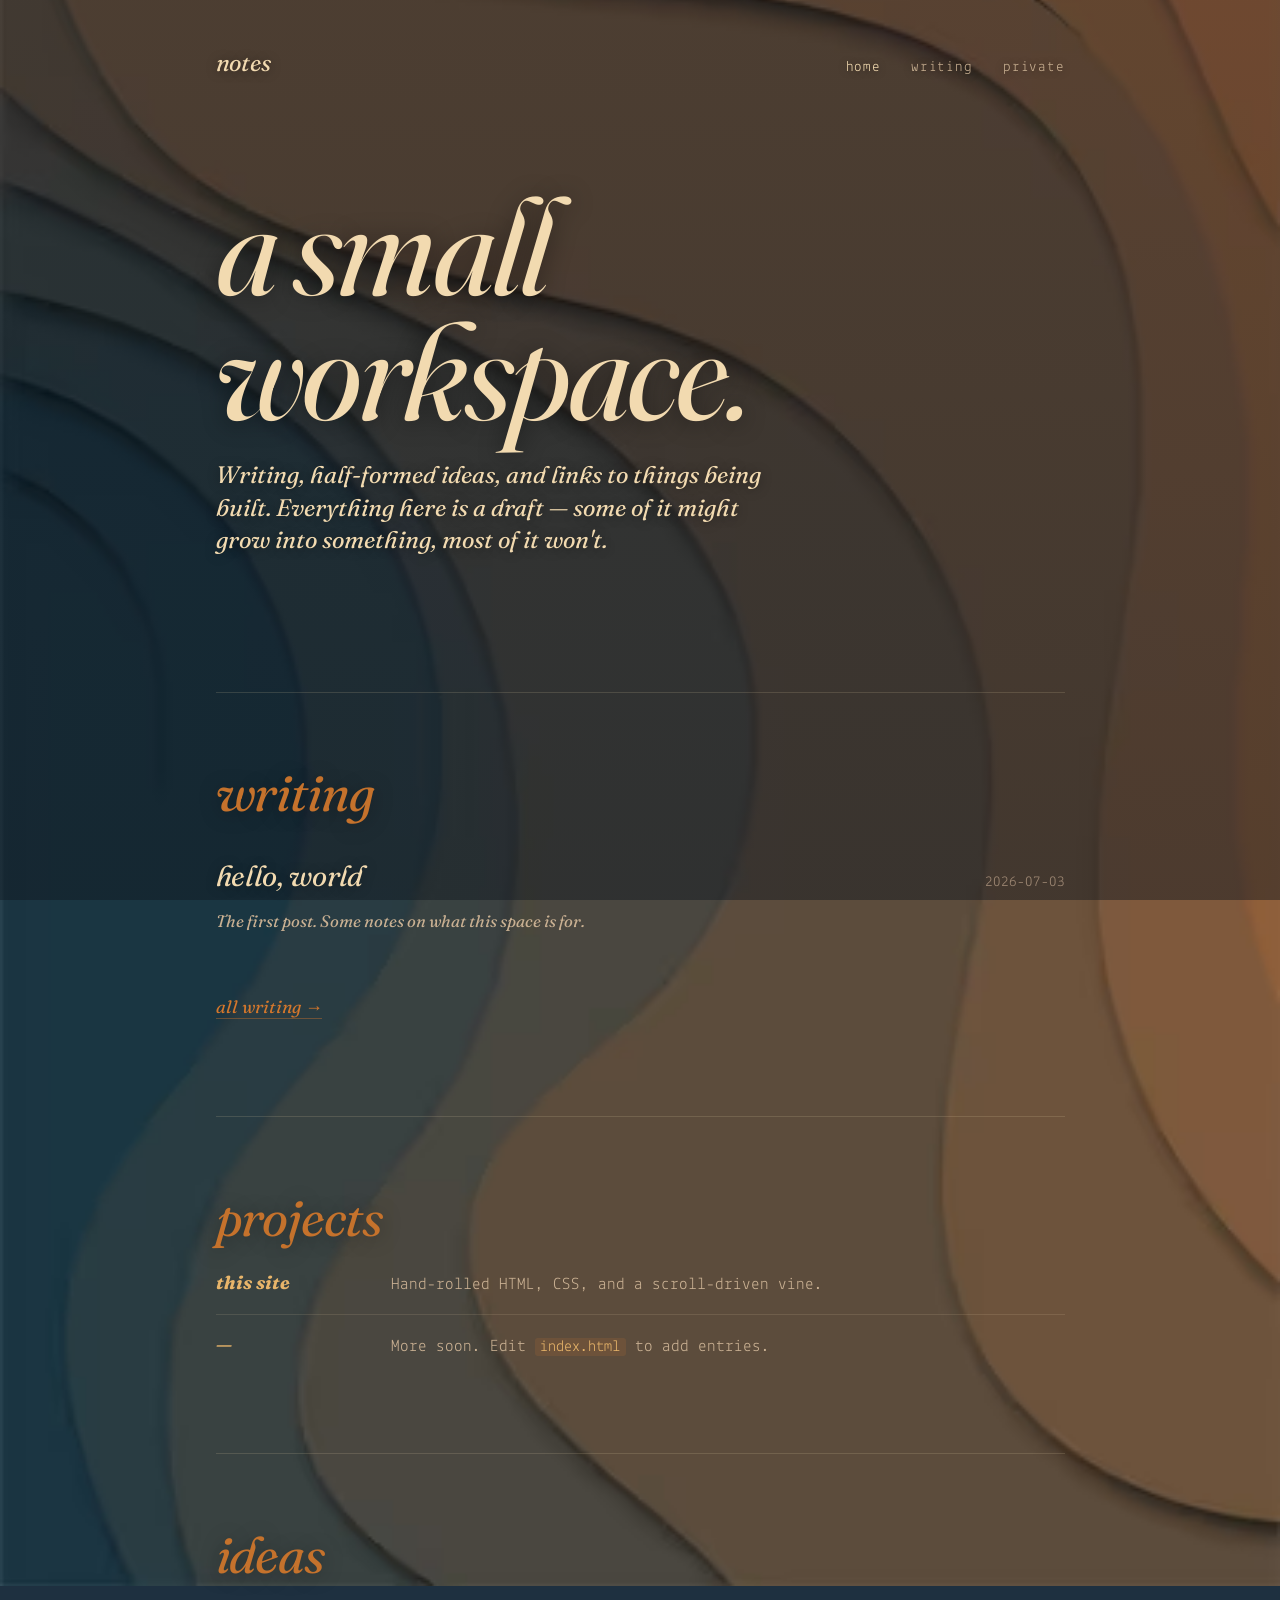
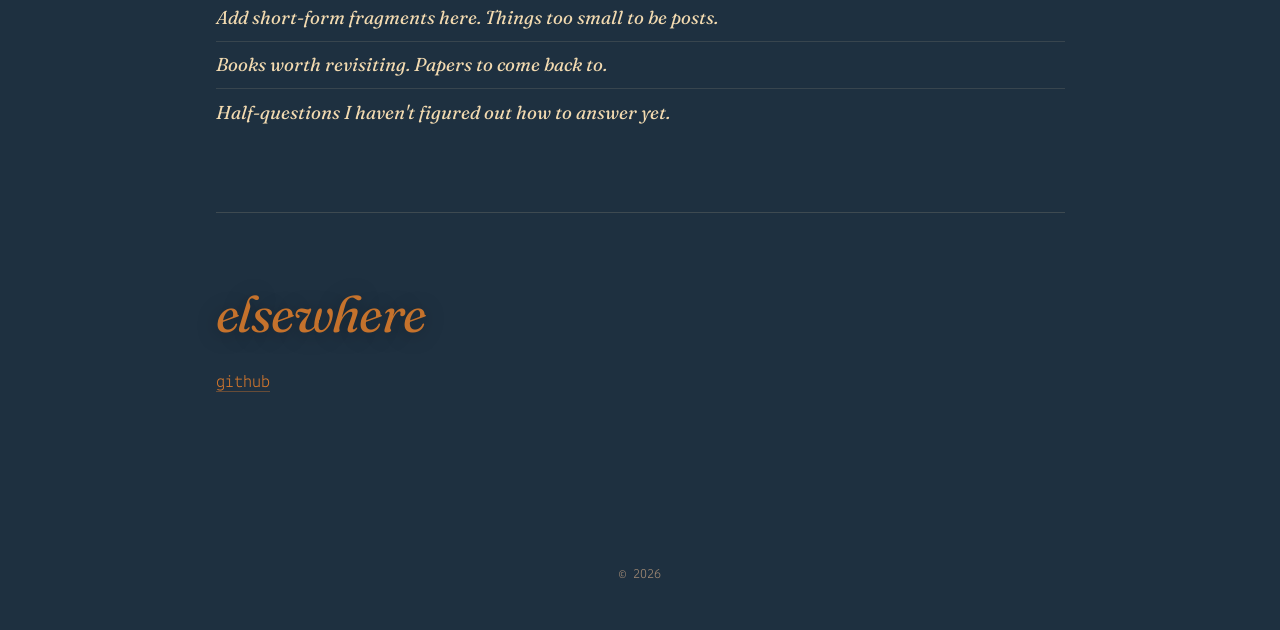
==== commit 1af6c9be: "Use paper-cut image as background, drop all SVG decorations" ====
--- a/index.html
+++ b/index.html
@@ -11,8 +11,6 @@
   <link rel="stylesheet" href="css/style.css" />
 </head>
 <body>
-  <div class="canvas-bg" aria-hidden="true"></div>
-
   <header class="site-header">
     <a href="index.html" class="logo">notes</a>
     <nav>
@@ -24,7 +22,6 @@
 
   <main class="container">
     <section class="hero">
-      <div class="hero-art" aria-hidden="true"></div>
       <h1>a small<br/>workspace.</h1>
       <p class="lede">
         Writing, half-formed ideas, and links to things being built.
@@ -33,7 +30,7 @@
       </p>
     </section>
 
-    <div class="painterly-rule" aria-hidden="true"></div>
+    <hr class="rule" />
 
     <section>
       <p class="section-label">Writing</p>
@@ -53,7 +50,7 @@
       </div>
     </section>
 
-    <div class="painterly-rule" aria-hidden="true"></div>
+    <hr class="rule" />
 
     <section>
       <p class="section-label">Projects</p>
@@ -71,7 +68,7 @@
       </div>
     </section>
 
-    <div class="painterly-rule" aria-hidden="true"></div>
+    <hr class="rule" />
 
     <section>
       <p class="section-label">Ideas</p>
@@ -84,7 +81,7 @@
       </div>
     </section>
 
-    <div class="painterly-rule" aria-hidden="true"></div>
+    <hr class="rule" />
 
     <section>
       <p class="section-label">Elsewhere</p>
@@ -101,6 +98,5 @@
   </footer>
 
   <script src="js/main.js"></script>
-  <script src="js/vines.js"></script>
 </body>
 </html>
--- a/css/style.css
+++ b/css/style.css
@@ -1,25 +1,22 @@
 /*
-  Painterly, abstract-expressionist, angular, nature-focused.
-  Palette pulled from oil-pigment landscape work: deep pine bg,
-  cream text, ochre + moss + slate as painterly accents.
+  Palette pulled from the paper-cut background image:
+  deep teal, warm browns, rust orange, cream highlights.
+  Image is used directly as the fixed body background.
 */
 
 :root {
-  --bg: #1a1f19;
-  --ink: #eadcb8;
-  --muted: #b8a97f;
-  --faint: #857858;
-  --rule: #3d3b25;
-  --accent: #d78535;
-  --ochre: #c8843a;
-  --moss:  #4a6b3e;
-  --slate: #3d5266;
-  --earth: #8a3a24;
-  --gold:  #d4a02c;
-  --bone:  #eadcb8;
+  --bg: #1e3040;
+  --ink: #f2dab0;
+  --muted: #c9b092;
+  --faint: #9c8672;
+  --rule: #4a3a28;
+  --accent: #d4772c;
+  --gold:   #e8b56a;
+  --teal:   #2c4a5a;
+  --brown:  #7a5a42;
+  --rust:   #c5722c;
+  --cream:  #f2dab0;
   --content-width: 900px;
-  --label-width: 200px;
-  --gutter: 3rem;
 }
 
 * {
@@ -36,6 +33,13 @@
 
 body {
   background-color: var(--bg);
+  background-image:
+    linear-gradient(rgba(15, 22, 30, 0.35), rgba(15, 22, 30, 0.45)),
+    url("../bg.avif");
+  background-size: cover;
+  background-position: center;
+  background-attachment: fixed;
+  background-repeat: no-repeat;
   color: var(--ink);
   font-family: 'Lekton', 'JetBrains Mono', 'IBM Plex Mono', ui-monospace, monospace;
   line-height: 1.65;
@@ -46,27 +50,15 @@
   overflow-x: hidden;
 }
 
-/* ── canvas background: painterly texture ─────────── */
-.canvas-bg {
-  position: fixed;
-  inset: 0;
-  z-index: -1;
-  pointer-events: none;
-}
-.canvas-bg svg {
-  width: 100%;
-  height: 100%;
-  display: block;
-}
-
 /* ── typography ────────────────────────────────────── */
 h1, h2, h3 {
   font-family: 'Fraunces', 'Playfair Display', Georgia, serif;
   font-weight: 400;
-  line-height: 0.98;
+  font-style: italic;
+  line-height: 1.0;
   letter-spacing: -0.02em;
-  color: var(--ink);
-  font-style: italic;
+  color: var(--cream);
+  text-shadow: 0 2px 24px rgba(0, 0, 0, 0.45);
 }
 
 h1 { font-size: 5.5rem; margin-bottom: 1.2rem; }
@@ -78,8 +70,8 @@
 a {
   color: var(--accent);
   text-decoration: none;
-  border-bottom: 1px solid rgba(215, 133, 53, 0.4);
-  transition: border-color 0.2s ease, color 0.2s ease;
+  border-bottom: 1px solid rgba(212, 119, 44, 0.4);
+  transition: color 0.2s ease, border-color 0.2s ease;
 }
 a:hover {
   color: var(--gold);
@@ -94,18 +86,17 @@
 
 code {
   font-family: 'Lekton', monospace;
-  background: rgba(215, 133, 53, 0.12);
+  background: rgba(212, 119, 44, 0.14);
   padding: 0.05em 0.35em;
   border-radius: 3px;
   font-size: 0.92em;
-  color: var(--ochre);
+  color: var(--gold);
 }
 
 hr.rule {
   border: none;
-  height: 40px;
+  border-top: 1px solid rgba(242, 218, 176, 0.15);
   margin: 3rem 0;
-  background: transparent;
 }
 
 /* ── site header ───────────────────────────────────── */
@@ -128,9 +119,10 @@
   font-style: italic;
   font-size: 1.4rem;
   font-weight: 400;
-  color: var(--bone);
+  color: var(--cream);
   border-bottom: none;
   letter-spacing: -0.01em;
+  text-shadow: 0 1px 12px rgba(0, 0, 0, 0.4);
 }
 .logo:hover { border-bottom: none; color: var(--gold); }
 
@@ -145,10 +137,11 @@
   border-bottom: none;
   letter-spacing: 0.05em;
   text-transform: lowercase;
+  text-shadow: 0 1px 8px rgba(0, 0, 0, 0.4);
 }
 .site-header nav a.active,
 .site-header nav a:hover {
-  color: var(--bone);
+  color: var(--cream);
   border-bottom: none;
 }
 
@@ -163,96 +156,70 @@
   z-index: 1;
 }
 
-/* ── hero: huge display type over painterly landscape ─ */
+/* ── hero ──────────────────────────────────────────── */
 .hero {
-  position: relative;
-  padding: 3rem 0 6rem;
-  margin-bottom: 2rem;
-}
-
-.hero-art {
-  position: absolute;
-  inset: -2rem -30rem 0 -30rem;
-  height: 100%;
-  z-index: 0;
-  pointer-events: none;
-}
-.hero-art svg { width: 100%; height: 100%; display: block; }
-
+  padding: 3rem 0 4rem;
+  margin-bottom: 1rem;
+}
 .hero h1 {
-  position: relative;
-  z-index: 1;
-  font-size: 9rem;
-  line-height: 0.9;
+  font-size: 8rem;
+  line-height: 0.92;
   margin-bottom: 1.5rem;
-  color: var(--bone);
-  text-shadow: 0 2px 30px rgba(0, 0, 0, 0.4);
-}
-
+}
 .hero .lede {
-  position: relative;
-  z-index: 1;
-  font-family: 'Fraunces', Georgia, serif;
-  font-style: italic;
-  font-size: 1.5rem;
-  line-height: 1.3;
-  color: var(--bone);
+  font-family: 'Fraunces', Georgia, serif;
+  font-style: italic;
+  font-size: 1.4rem;
+  line-height: 1.35;
+  color: var(--cream);
   max-width: 34rem;
   margin-bottom: 1rem;
-  text-shadow: 0 1px 10px rgba(0, 0, 0, 0.3);
-}
-
-/* ── section labels: huge italic, asymmetric ───────── */
+  text-shadow: 0 1px 12px rgba(0, 0, 0, 0.4);
+}
+
+/* ── section labels ────────────────────────────────── */
 .section-label {
   font-family: 'Fraunces', Georgia, serif;
   font-style: italic;
   font-weight: 400;
-  font-size: 3.5rem;
-  line-height: 0.9;
+  font-size: 3rem;
+  line-height: 0.95;
   letter-spacing: -0.02em;
-  color: var(--ochre);
-  margin-bottom: 2rem;
+  color: var(--rust);
+  margin-bottom: 1.5rem;
   text-transform: lowercase;
   display: block;
-}
-
-/* Sections alternate flush left/right for looseness */
+  text-shadow: 0 2px 20px rgba(0, 0, 0, 0.35);
+}
+
 main.container > section:not(.hero) {
   margin-bottom: 1.5rem;
   padding: 1.5rem 0;
-  position: relative;
-}
-
-main.container > section:nth-of-type(odd of :not(.hero)) .section-label {
-  text-align: left;
-}
-main.container > section:nth-of-type(even of :not(.hero)) .section-label {
-  text-align: right;
-  margin-right: 0;
 }
 
 /* ── content elements ──────────────────────────────── */
 .now-list,
 .links,
 .ideas-list,
-.project-list {
+.project-list,
+.post-list {
   list-style: none;
 }
 
 .ideas-list li {
-  padding: 0.7rem 0;
+  padding: 0.6rem 0;
   color: var(--ink);
   font-family: 'Fraunces', Georgia, serif;
   font-style: italic;
-  font-size: 1.15rem;
+  font-size: 1.1rem;
   line-height: 1.4;
-  border-top: 1px solid var(--rule);
+  border-top: 1px solid rgba(242, 218, 176, 0.12);
 }
 .ideas-list li:first-child { border-top: none; padding-top: 0; }
 
 .project-list li {
-  padding: 1rem 0;
-  border-top: 1px solid var(--rule);
+  padding: 0.9rem 0;
+  border-top: 1px solid rgba(242, 218, 176, 0.12);
   display: flex;
   gap: 1.5rem;
   align-items: baseline;
@@ -264,31 +231,24 @@
   font-style: italic;
   font-weight: 700;
   color: var(--gold);
-  min-width: 160px;
-  font-size: 1.15rem;
-}
-.project-desc {
-  color: var(--muted);
-  font-size: 1rem;
-}
-
-.links li {
-  padding: 0.25rem 0;
+  min-width: 150px;
+  font-size: 1.1rem;
+}
+.project-desc { color: var(--muted); font-size: 1rem; }
+
+.links li { padding: 0.25rem 0; font-size: 1.05rem; }
+
+.more-link {
+  margin-top: 1rem;
+  font-family: 'Fraunces', Georgia, serif;
+  font-style: italic;
   font-size: 1.05rem;
 }
 
-.more-link {
-  margin-top: 1.5rem;
-  font-family: 'Fraunces', Georgia, serif;
-  font-style: italic;
-  font-size: 1.1rem;
-}
-
 /* ── blog list ─────────────────────────────────────── */
-.post-list { list-style: none; }
 .post-list li {
-  padding: 1.6rem 0;
-  border-top: 1px solid var(--rule);
+  padding: 1.4rem 0;
+  border-top: 1px solid rgba(242, 218, 176, 0.12);
 }
 .post-list li:first-child { border-top: none; padding-top: 0.5rem; }
 .post-list li:last-child { border-bottom: none; }
@@ -299,17 +259,18 @@
   align-items: baseline;
   gap: 1rem;
   border-bottom: none;
-  color: var(--bone);
-}
-.post-list a:hover .post-title { color: var(--ochre); }
+  color: var(--cream);
+}
+.post-list a:hover .post-title { color: var(--rust); }
 
 .post-title {
   font-family: 'Fraunces', Georgia, serif;
   font-style: italic;
-  font-size: 1.8rem;
+  font-size: 1.7rem;
   font-weight: 400;
   letter-spacing: -0.01em;
   transition: color 0.2s ease;
+  text-shadow: 0 1px 12px rgba(0, 0, 0, 0.35);
 }
 .post-date {
   color: var(--faint);
@@ -321,7 +282,7 @@
 .post-excerpt {
   color: var(--muted);
   margin-top: 0.5rem;
-  font-size: 1rem;
+  font-size: 0.98rem;
   font-family: 'Fraunces', Georgia, serif;
   font-style: italic;
 }
@@ -340,8 +301,17 @@
   font-variant-numeric: tabular-nums;
 }
 .post article ul { margin: 0 0 1rem 1.5rem; }
-.post article li { margin-bottom: 0.3rem; font-family: 'Fraunces', Georgia, serif; font-style: italic; }
-.post article p { font-family: 'Fraunces', Georgia, serif; font-style: italic; font-size: 1.15rem; line-height: 1.5; }
+.post article li {
+  margin-bottom: 0.3rem;
+  font-family: 'Fraunces', Georgia, serif;
+  font-style: italic;
+}
+.post article p {
+  font-family: 'Fraunces', Georgia, serif;
+  font-style: italic;
+  font-size: 1.12rem;
+  line-height: 1.5;
+}
 
 /* ── private gate ──────────────────────────────────── */
 .gate {
@@ -365,22 +335,22 @@
 }
 .gate-form input {
   padding: 0.8rem 1rem;
-  border: 1px solid var(--rule);
+  border: 1px solid rgba(242, 218, 176, 0.2);
   border-radius: 2px;
   font-size: 1rem;
   font-family: 'Lekton', monospace;
-  background: rgba(234, 220, 184, 0.06);
+  background: rgba(15, 22, 30, 0.4);
   color: var(--ink);
 }
 .gate-form input:focus {
   outline: none;
-  border-color: var(--ochre);
+  border-color: var(--rust);
 }
 .gate-form button,
 .lock-btn {
   padding: 0.8rem 1rem;
-  background: var(--ochre);
-  color: var(--bg);
+  background: var(--rust);
+  color: #1a1f19;
   border: none;
   border-radius: 2px;
   font-size: 0.95rem;
@@ -395,20 +365,11 @@
 .lock-btn {
   background: transparent;
   color: var(--muted);
-  border: 1px solid var(--rule);
+  border: 1px solid rgba(242, 218, 176, 0.2);
   margin-top: 2rem;
 }
-.gate-error {
-  color: var(--earth);
-  font-size: 0.9rem;
-  font-family: 'Lekton', monospace;
-}
-.note {
-  font-size: 0.85rem;
-  color: var(--muted);
-  margin-top: 1rem;
-  font-family: 'Lekton', monospace;
-}
+.gate-error { color: #d97a5e; font-size: 0.9rem; font-family: 'Lekton', monospace; }
+.note { font-size: 0.85rem; color: var(--muted); margin-top: 1rem; font-family: 'Lekton', monospace; }
 
 /* ── footer ────────────────────────────────────────── */
 .site-footer {
@@ -424,26 +385,15 @@
   z-index: 1;
 }
 
-/* ── painterly angular divider ─────────────────────── */
-.painterly-rule {
-  width: 100%;
-  height: 60px;
-  margin: 1rem 0 2rem;
-  position: relative;
-  overflow: visible;
-}
-.painterly-rule svg { width: 100%; height: 100%; display: block; }
-
 /* ── narrower screens ──────────────────────────────── */
 @media (max-width: 819px) {
   html { font-size: 16px; }
-  .hero h1 { font-size: 4.5rem; }
-  .hero .lede { font-size: 1.25rem; }
-  .section-label { font-size: 2.5rem; }
-  .post-title { font-size: 1.4rem; }
+  .hero h1 { font-size: 4rem; }
+  .hero .lede { font-size: 1.2rem; }
+  .section-label { font-size: 2.2rem; }
+  .post-title { font-size: 1.35rem; }
   .container { padding-top: 1.5rem; }
   .post-list a { flex-direction: column; gap: 0.2rem; }
   .project-list li { flex-direction: column; gap: 0.2rem; }
   .project-name { min-width: 0; }
-  .hero-art { inset: -2rem -5rem 0 -5rem; }
-}
+}
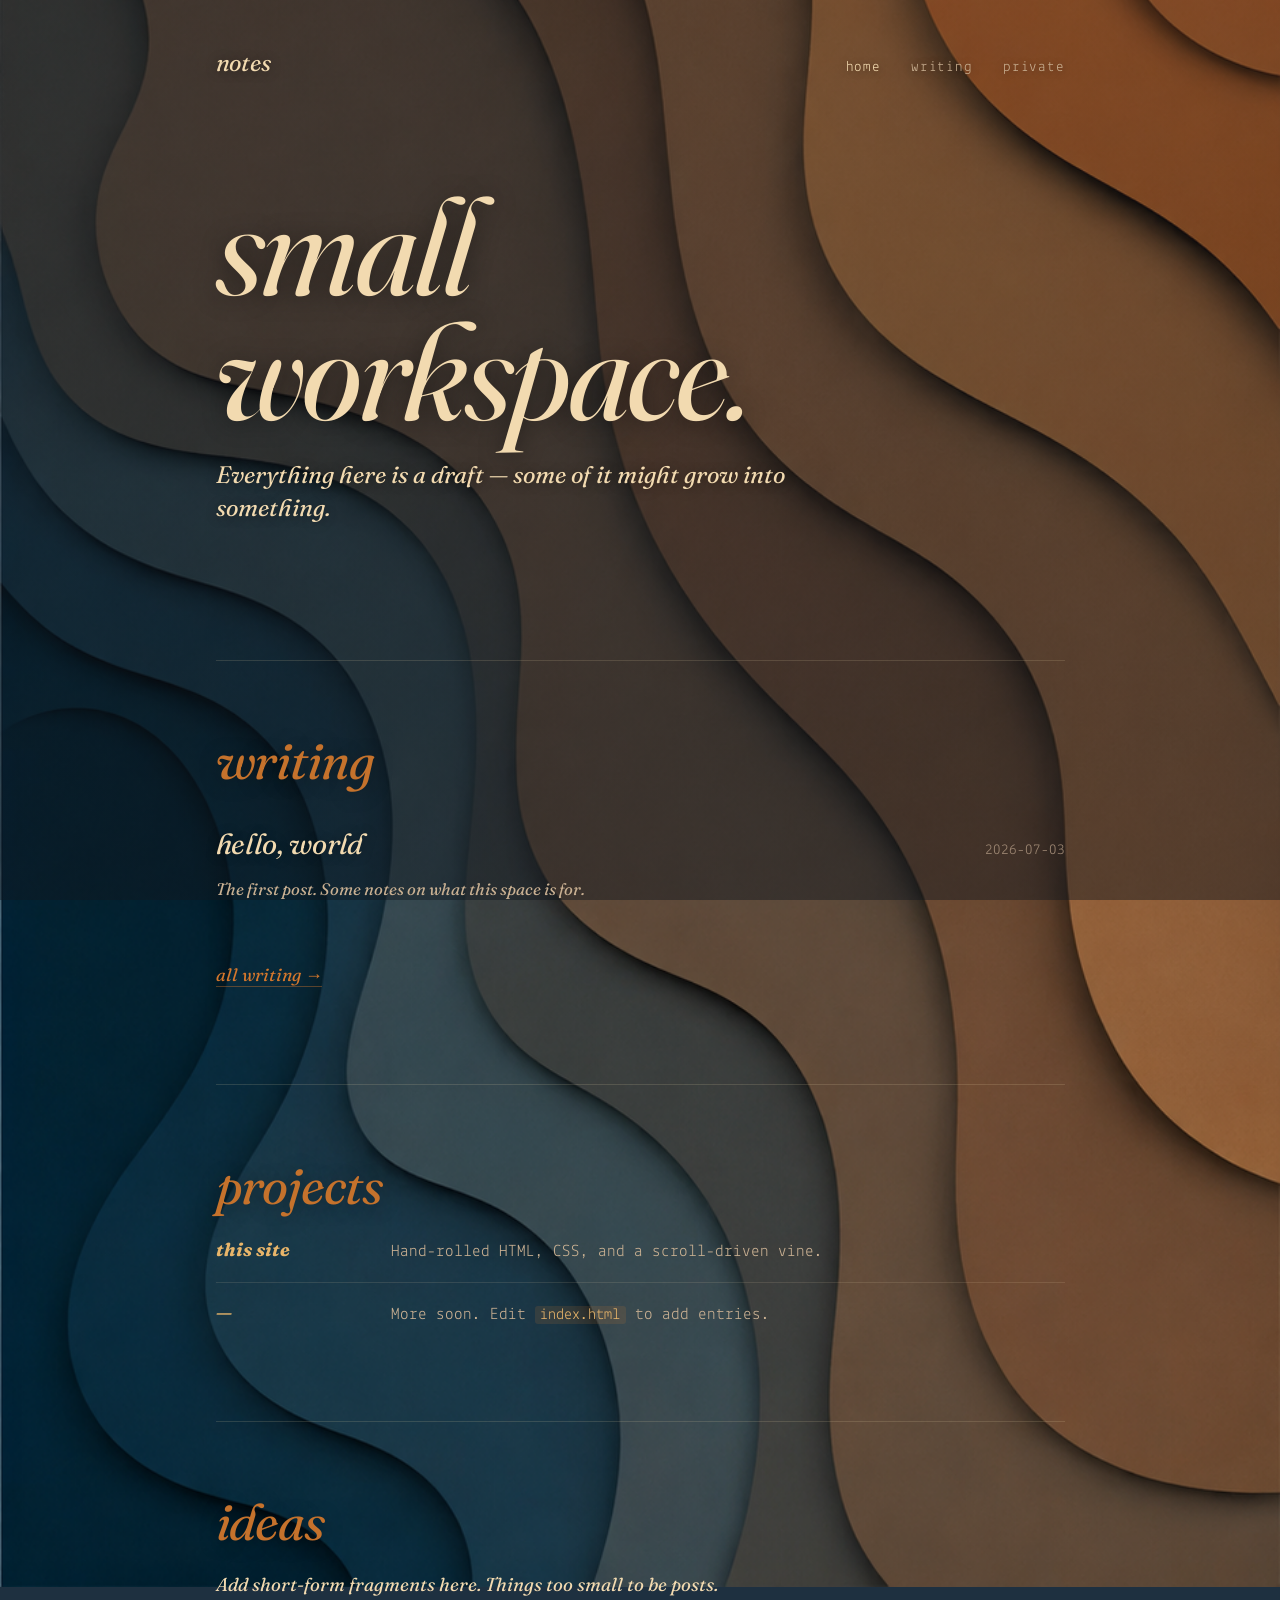
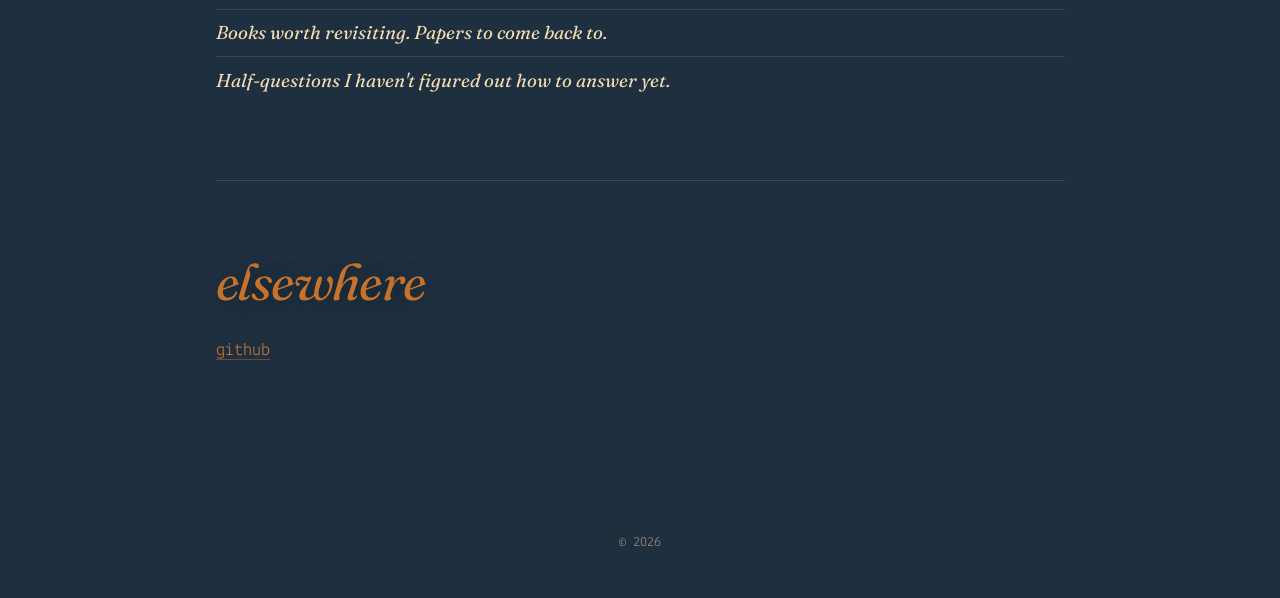
==== commit 31025deb: "y" ====
--- a/index.html
+++ b/index.html
@@ -22,11 +22,10 @@
 
   <main class="container">
     <section class="hero">
-      <h1>a small<br/>workspace.</h1>
+      <h1>small<br/>workspace.</h1>
       <p class="lede">
-        Writing, half-formed ideas, and links to things being built.
         Everything here is a draft &mdash; some of it might grow into
-        something, most of it won't.
+        something.
       </p>
     </section>
 
--- a/css/style.css
+++ b/css/style.css
@@ -35,7 +35,7 @@
   background-color: var(--bg);
   background-image:
     linear-gradient(rgba(15, 22, 30, 0.35), rgba(15, 22, 30, 0.45)),
-    url("../bg.avif");
+    url("../bg.png");
   background-size: cover;
   background-position: center;
   background-attachment: fixed;
@@ -370,6 +370,145 @@
 }
 .gate-error { color: #d97a5e; font-size: 0.9rem; font-family: 'Lekton', monospace; }
 .note { font-size: 0.85rem; color: var(--muted); margin-top: 1rem; font-family: 'Lekton', monospace; }
+
+/* ── editor (private area) ─────────────────────────── */
+.editor {
+  display: flex;
+  flex-direction: column;
+  gap: 1.25rem;
+  margin: 1rem 0 3rem;
+}
+
+.editor-topbar {
+  display: flex;
+  justify-content: space-between;
+  align-items: center;
+  gap: 1rem;
+  flex-wrap: wrap;
+}
+
+.draft-select {
+  padding: 0.55rem 0.75rem;
+  background: rgba(15, 22, 30, 0.55);
+  color: var(--ink);
+  border: 1px solid rgba(242, 218, 176, 0.2);
+  border-radius: 2px;
+  font-family: 'Lekton', monospace;
+  font-size: 0.9rem;
+  min-width: 260px;
+  max-width: 100%;
+  cursor: pointer;
+}
+.draft-select:focus {
+  outline: none;
+  border-color: var(--rust);
+}
+
+.editor-actions {
+  display: flex;
+  gap: 0.4rem;
+  flex-wrap: wrap;
+}
+
+.btn {
+  padding: 0.55rem 0.85rem;
+  background: var(--rust);
+  color: #1a1f19;
+  border: none;
+  border-radius: 2px;
+  font-family: 'Lekton', monospace;
+  font-size: 0.85rem;
+  cursor: pointer;
+  text-transform: lowercase;
+  letter-spacing: 0.03em;
+  transition: background 0.15s ease, color 0.15s ease, border-color 0.15s ease;
+}
+.btn:hover { background: var(--gold); }
+
+.btn-secondary {
+  background: transparent;
+  color: var(--muted);
+  border: 1px solid rgba(242, 218, 176, 0.2);
+}
+.btn-secondary:hover {
+  color: var(--cream);
+  border-color: var(--rust);
+  background: transparent;
+}
+
+.btn-danger:hover {
+  color: #ffb99c;
+  border-color: #d97a5e;
+}
+
+.draft-title {
+  font-family: 'Fraunces', Georgia, serif;
+  font-style: italic;
+  font-weight: 400;
+  font-size: 2.6rem;
+  line-height: 1.15;
+  color: var(--cream);
+  background: transparent;
+  border: none;
+  border-bottom: 1px solid rgba(242, 218, 176, 0.18);
+  padding: 0.4rem 0 0.6rem;
+  outline: none;
+  width: 100%;
+  letter-spacing: -0.01em;
+  text-shadow: 0 1px 12px rgba(0, 0, 0, 0.35);
+}
+.draft-title::placeholder {
+  color: var(--faint);
+  font-style: italic;
+}
+.draft-title:focus { border-bottom-color: var(--rust); }
+
+.draft-body {
+  font-family: 'Lekton', monospace;
+  font-size: 1rem;
+  line-height: 1.7;
+  color: var(--ink);
+  background: rgba(15, 22, 30, 0.4);
+  border: 1px solid rgba(242, 218, 176, 0.15);
+  border-radius: 3px;
+  padding: 1.2rem 1.3rem;
+  min-height: 55vh;
+  resize: vertical;
+  outline: none;
+  width: 100%;
+}
+.draft-body::placeholder { color: var(--faint); }
+.draft-body:focus { border-color: var(--rust); }
+
+.editor-footer {
+  display: flex;
+  justify-content: space-between;
+  align-items: center;
+  gap: 1rem;
+  margin-top: 0.5rem;
+}
+
+.save-status {
+  color: var(--faint);
+  font-family: 'Lekton', monospace;
+  font-size: 0.85rem;
+  margin: 0;
+}
+
+.editor-note {
+  color: var(--faint);
+  font-size: 0.8rem;
+  font-family: 'Lekton', monospace;
+  line-height: 1.55;
+  margin-top: 1rem;
+  padding-top: 1rem;
+  border-top: 1px solid rgba(242, 218, 176, 0.1);
+}
+.editor-note code {
+  font-size: 0.85em;
+  color: var(--muted);
+  background: rgba(212, 119, 44, 0.1);
+}
 
 /* ── footer ────────────────────────────────────────── */
 .site-footer {
